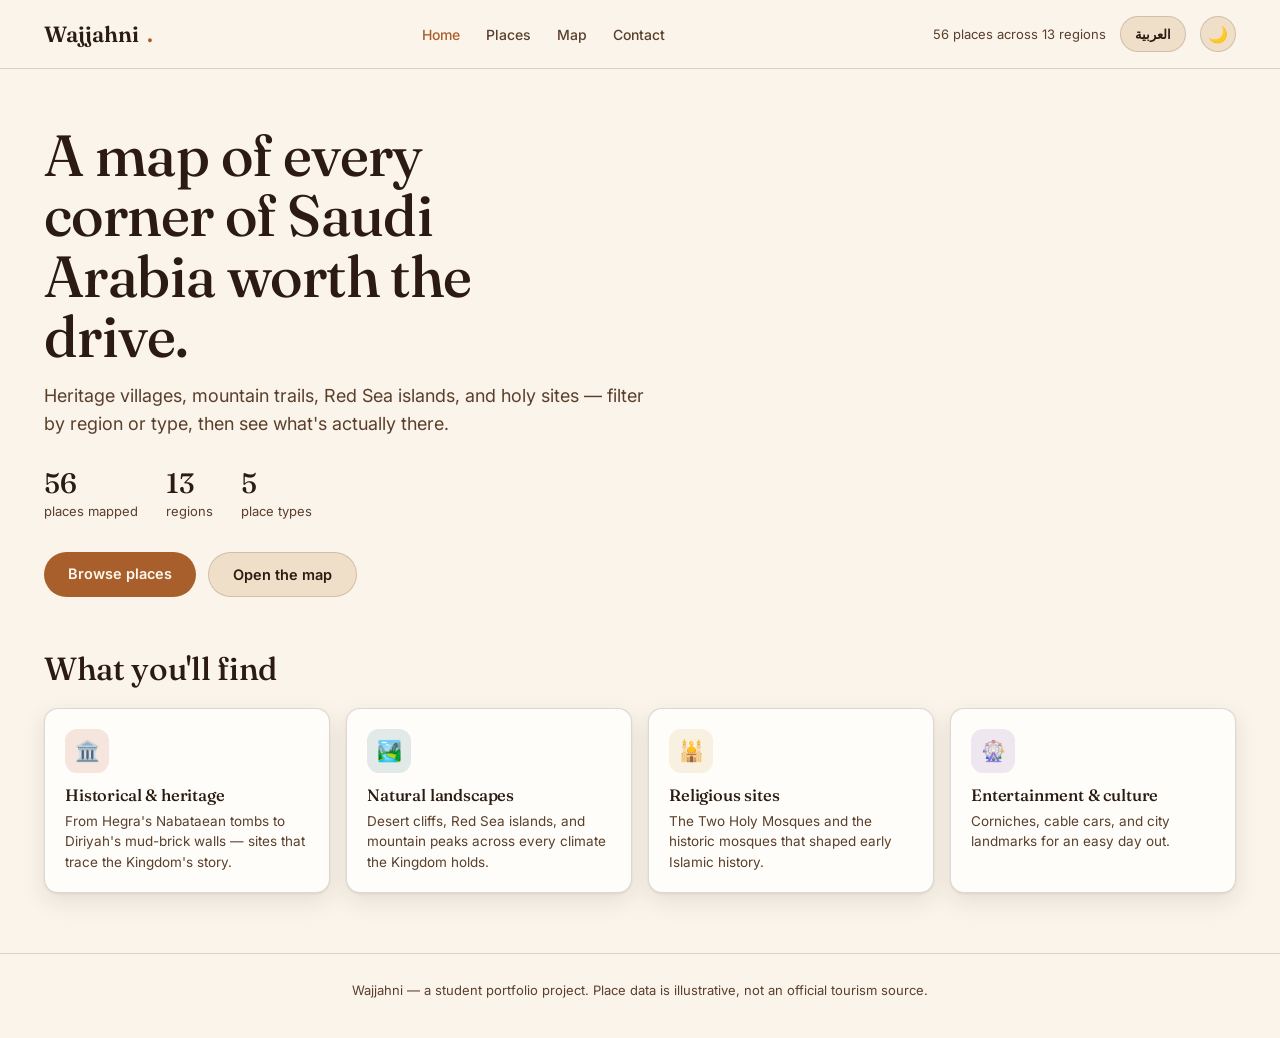
==== index.html @ 54db0d28 "First version of Wajjahni" ====
<!DOCTYPE html>
<html lang="en">
<head>
<meta charset="UTF-8">
<meta name="viewport" content="width=device-width, initial-scale=1, viewport-fit=cover">
<title>Wajjahni — Explore Saudi Arabia</title>
<link rel="preconnect" href="https://fonts.googleapis.com">
<link rel="preconnect" href="https://fonts.gstatic.com" crossorigin>
<link href="https://fonts.googleapis.com/css2?family=Fraunces:opsz,wght@9..144,400;9..144,500;9..144,600&family=Inter:wght@400;500;600;700&display=swap" rel="stylesheet">
<link rel="stylesheet" href="styles.css">
</head>
<body>

<header>
  <div class="nav">
    <div class="logo">Wajjahni<span>.</span></div>
    <nav class="nav-links" id="navLinks">
      <a href="index.html" data-i18n="nav.home">Home</a>
      <a href="places.html" data-i18n="nav.places">Places</a>
      <a href="map.html" data-i18n="nav.map">Map</a>
      <a href="contact.html" data-i18n="nav.contact">Contact</a>
    </nav>
    <div class="nav-right">
      <div class="nav-meta">56 places across 13 regions</div>
      <button id="langToggle" class="lang-toggle">العربية</button>
      <button id="themeToggle" class="theme-toggle" aria-label="Toggle light/dark mode">🌙</button>
      <button id="navToggle" class="nav-toggle" aria-label="Open menu">☰</button>
    </div>
  </div>
</header>

<section class="hero">
  <h1 class="display" data-i18n="hero.title">A map of every corner of Saudi Arabia worth the drive.</h1>
  <p class="lede" data-i18n="hero.lede">Heritage villages, mountain trails, Red Sea islands, and holy sites — filter by region or type, then see what's actually there.</p>
  <div class="stat-row">
    <div class="stat"><b>56</b><span data-i18n="stat.places">places mapped</span></div>
    <div class="stat"><b>13</b><span data-i18n="stat.regions">regions</span></div>
    <div class="stat"><b>5</b><span data-i18n="stat.types">place types</span></div>
  </div>
  <div class="hero-cta">
    <a href="places.html" class="btn-primary" data-i18n="cta.browse">Browse places</a>
    <a href="map.html" class="btn-secondary" data-i18n="cta.map">Open the map</a>
  </div>
</section>

<section class="home-highlights">
  <h2 class="display" data-i18n="highlights.title">What you'll find</h2>
  <div class="highlight-grid">
    <div class="highlight-card">
      <div class="hc-icon" style="background:#B5502A22;color:#B5502A">🏛️</div>
      <h3 data-i18n="hl.historical.t">Historical &amp; heritage</h3>
      <p data-i18n="hl.historical.d">From Hegra's Nabataean tombs to Diriyah's mud-brick walls — sites that trace the Kingdom's story.</p>
    </div>
    <div class="highlight-card">
      <div class="hc-icon" style="background:#1F6F7822;color:#1F6F78">🏞️</div>
      <h3 data-i18n="hl.natural.t">Natural landscapes</h3>
      <p data-i18n="hl.natural.d">Desert cliffs, Red Sea islands, and mountain peaks across every climate the Kingdom holds.</p>
    </div>
    <div class="highlight-card">
      <div class="hc-icon" style="background:#C99A3C22;color:#C99A3C">🕌</div>
      <h3 data-i18n="hl.religious.t">Religious sites</h3>
      <p data-i18n="hl.religious.d">The Two Holy Mosques and the historic mosques that shaped early Islamic history.</p>
    </div>
    <div class="highlight-card">
      <div class="hc-icon" style="background:#8A5FB522;color:#8A5FB5">🎡</div>
      <h3 data-i18n="hl.entertainment.t">Entertainment &amp; culture</h3>
      <p data-i18n="hl.entertainment.d">Corniches, cable cars, and city landmarks for an easy day out.</p>
    </div>
  </div>
</section>

<footer data-i18n="footer.text">Wajjahni — a student portfolio project. Place data is illustrative, not an official tourism source.</footer>

<script src="data.js"></script>
<script src="app.js"></script>
</body>
</html>
---- styles.css ----
:root {
    box-sizing: border-box;
    padding-top: env(safe-area-inset-top, 0px);
    padding-bottom: env(safe-area-inset-bottom, 0px);

    --sand-50:  #FBF4EA;
    --sand-100: #EFDFC9;
    --ink-900:  #2B1B12;
    --ink-700:  #5A3F2C;
    --rust-600: #A85F2B;
    --rust-700: #874A1F;
    --teal-600: #7A5230;
    --gold-500: #C08A3E;
    --line: rgba(43,27,18,0.16);

    --bg: var(--sand-50);
    --bg-raised: #FFFDF9;
    --text: var(--ink-900);
    --text-muted: var(--ink-700);
    --accent: var(--rust-600);
    --accent-strong: var(--rust-700);
    --accent-2: var(--teal-600);
    --chip-bg: var(--sand-100);
    --border: var(--line);
    --shadow: 0 1px 2px rgba(43,27,18,0.08), 0 8px 24px rgba(43,27,18,0.10);
    --header-bg: rgba(251,244,234,0.88);
  }

  @media (prefers-color-scheme: dark) {
    :root:not([data-theme="light"]) {
      --bg: #1B120C;
      --bg-raised: #241811;
      --text: #F2E4D3;
      --text-muted: #C9A67F;
      --accent: #D98A4A;
      --accent-strong: #EFA564;
      --accent-2: #A97A46;
      --chip-bg: #2C1D14;
      --border: rgba(242,228,211,0.14);
      --shadow: 0 1px 2px rgba(0,0,0,0.35), 0 12px 32px rgba(0,0,0,0.5);
      --header-bg: rgba(27,18,12,0.85);
    }
  }
  :root[data-theme="dark"] {
    --bg: #1B120C;
    --bg-raised: #241811;
    --text: #F2E4D3;
    --text-muted: #C9A67F;
    --accent: #D98A4A;
    --accent-strong: #EFA564;
    --accent-2: #A97A46;
    --chip-bg: #2C1D14;
    --border: rgba(242,228,211,0.14);
    --shadow: 0 1px 2px rgba(0,0,0,0.35), 0 12px 32px rgba(0,0,0,0.5);
    --header-bg: rgba(27,18,12,0.85);
  }

  * { box-sizing: border-box; }
  html { scroll-padding-top: env(safe-area-inset-top, 0px); scroll-behavior: smooth; }
  body {
    margin: 0;
    background: var(--bg);
    color: var(--text);
    font-family: 'Inter', -apple-system, BlinkMacSystemFont, sans-serif;
    -webkit-font-smoothing: antialiased;
  }
  h1, h2, h3, .display {
    font-family: 'Fraunces', Georgia, serif;
    font-weight: 500;
    letter-spacing: -0.01em;
    margin: 0;
  }
  a { color: inherit; }
  img { max-width: 100%; display: block; }

  /* ---------- Header ---------- */
  header {
    position: sticky;
    top: 0;
    z-index: 50;
    padding-top: env(safe-area-inset-top, 0px);
    background: var(--header-bg);
    backdrop-filter: blur(10px);
    border-bottom: 1px solid var(--border);
  }
  .nav {
    max-width: 1240px;
    margin: 0 auto;
    padding: 16px 24px;
    display: flex;
    align-items: center;
    justify-content: space-between;
    gap: 16px;
  }
  .logo {
    display: flex;
    align-items: baseline;
    gap: 8px;
    font-family: 'Fraunces', serif;
    font-size: 22px;
    font-weight: 600;
  }
  .logo span { color: var(--accent); }

  .nav-links {
    display: flex;
    gap: 26px;
  }
  .nav-links a {
    font-size: 14px;
    font-weight: 500;
    text-decoration: none;
    color: var(--text-muted);
    transition: color 0.15s ease;
  }
  .nav-links a:hover { color: var(--accent); }
  .nav-links a.current { color: var(--accent); }

  .nav-toggle {
    display: none;
    width: 36px;
    height: 36px;
    border-radius: 8px;
    border: 1px solid var(--border);
    background: var(--chip-bg);
    font-size: 16px;
    cursor: pointer;
  }
  @media (max-width: 760px) {
    .nav-links {
      position: absolute;
      top: 100%;
      left: 0;
      right: 0;
      flex-direction: column;
      gap: 0;
      background: var(--bg-raised);
      border-bottom: 1px solid var(--border);
      max-height: 0;
      overflow: hidden;
      transition: max-height 0.2s ease;
    }
    .nav-links.open { max-height: 240px; }
    .nav-links a { padding: 14px 24px; border-top: 1px solid var(--border); }
    .nav-toggle { display: block; }
  }
  .nav-meta {
    font-size: 13px;
    color: var(--text-muted);
  }
  .nav-right {
    display: flex;
    align-items: center;
    gap: 14px;
  }
  .theme-toggle {
    width: 36px;
    height: 36px;
    border-radius: 50%;
    border: 1px solid var(--border);
    background: var(--chip-bg);
    cursor: pointer;
    font-size: 16px;
    display: flex;
    align-items: center;
    justify-content: center;
    transition: border-color 0.15s ease;
  }
  .theme-toggle:hover { border-color: var(--accent); }

  .lang-toggle {
    height: 36px;
    padding: 0 14px;
    border-radius: 999px;
    border: 1px solid var(--border);
    background: var(--chip-bg);
    color: var(--text);
    cursor: pointer;
    font-size: 13px;
    font-weight: 600;
    transition: border-color 0.15s ease;
  }
  .lang-toggle:hover { border-color: var(--accent); }

  /* ---------- RTL support ---------- */
  html[dir="rtl"] body { font-family: 'Tahoma', 'Segoe UI', 'Inter', sans-serif; }
  html[dir="rtl"] .nav-links { flex-direction: row-reverse; }
  html[dir="rtl"] .nav-right { flex-direction: row-reverse; }
  html[dir="rtl"] .nav { flex-direction: row-reverse; }
  html[dir="rtl"] .search-row { flex-direction: row-reverse; }
  html[dir="rtl"] .place-card, html[dir="rtl"] .place-tile .pt-body { text-align: right; }
  html[dir="rtl"] .pc-top { flex-direction: row-reverse; }
  html[dir="rtl"] .type-dot { margin-right: 0; margin-left: 6px; }
  html[dir="rtl"] .stat-row { flex-direction: row-reverse; }
  html[dir="rtl"] .hero-cta { flex-direction: row-reverse; }
  html[dir="rtl"] .card-actions { flex-direction: row-reverse; }
  html[dir="rtl"] .workspace { direction: rtl; }
  html[dir="rtl"] .list-panel-head { flex-direction: row-reverse; }

  /* ---------- Hero ---------- */
  .hero {
    max-width: 1240px;
    margin: 0 auto;
    padding: 56px 24px 28px;
  }
  .hero h1 {
    font-size: clamp(34px, 5.4vw, 58px);
    line-height: 1.04;
    max-width: 15ch;
  }
  .hero p.lede {
    margin-top: 16px;
    max-width: 56ch;
    font-size: 18px;
    line-height: 1.55;
    color: var(--text-muted);
  }
  .stat-row {
    display: flex;
    gap: 28px;
    margin-top: 28px;
    flex-wrap: wrap;
  }
  .stat b {
    display: block;
    font-family: 'Fraunces', serif;
    font-size: 28px;
    font-weight: 500;
  }
  .stat span {
    font-size: 13px;
    color: var(--text-muted);
  }

  /* ---------- Home page: CTA + highlights ---------- */
  .hero-cta {
    display: flex;
    gap: 12px;
    margin-top: 32px;
    flex-wrap: wrap;
  }
  .btn-primary, .btn-secondary {
    padding: 13px 24px;
    border-radius: 999px;
    font-size: 14.5px;
    font-weight: 600;
    text-decoration: none;
    display: inline-block;
  }
  .btn-primary {
    background: var(--accent);
    color: #FFF8EF;
  }
  .btn-secondary {
    background: var(--chip-bg);
    color: var(--text);
    border: 1px solid var(--border);
  }
  .home-highlights {
    max-width: 1240px;
    margin: 24px auto 60px;
    padding: 0 24px;
  }
  .home-highlights h2 {
    font-size: clamp(24px, 3.6vw, 32px);
    margin-bottom: 20px;
  }
  .highlight-grid {
    display: grid;
    grid-template-columns: repeat(4, 1fr);
    gap: 16px;
  }
  @media (max-width: 860px) {
    .highlight-grid { grid-template-columns: 1fr 1fr; }
  }
  @media (max-width: 520px) {
    .highlight-grid { grid-template-columns: 1fr; }
  }
  .highlight-card {
    background: var(--bg-raised);
    border: 1px solid var(--border);
    border-radius: 14px;
    padding: 20px;
    box-shadow: var(--shadow);
  }
  .hc-icon {
    width: 44px; height: 44px;
    border-radius: 12px;
    display: flex; align-items: center; justify-content: center;
    font-size: 20px;
    margin-bottom: 12px;
  }
  .highlight-card h3 {
    font-family: 'Fraunces', serif;
    font-size: 16.5px;
    font-weight: 500;
    margin: 0 0 6px;
  }
  .highlight-card p {
    font-size: 13.5px;
    color: var(--text-muted);
    line-height: 1.5;
    margin: 0;
  }

  /* ---------- Places/Map page head ---------- */
  .page-head {
    max-width: 1240px;
    margin: 0 auto;
    padding: 40px 24px 8px;
  }
  .page-head h1 { font-size: clamp(28px, 4.4vw, 42px); }
  .page-head .lede { margin-top: 10px; color: var(--text-muted); font-size: 16px; }

  /* ---------- Places grid page ---------- */
  .places-grid {
    max-width: 1240px;
    margin: 24px auto 64px;
    padding: 0 24px;
    display: grid;
    grid-template-columns: repeat(3, 1fr);
    gap: 18px;
  }
  @media (max-width: 960px) {
    .places-grid { grid-template-columns: 1fr 1fr; }
  }
  @media (max-width: 620px) {
    .places-grid { grid-template-columns: 1fr; }
  }
  .place-tile {
    background: var(--bg-raised);
    border: 1px solid var(--border);
    border-radius: 14px;
    overflow: hidden;
    box-shadow: var(--shadow);
  }
  .pt-thumb {
    width: 100%;
    height: 150px;
    object-fit: cover;
    background: var(--chip-bg);
  }
  .pt-body {
    padding: 14px 16px 16px;
    display: flex;
    flex-direction: column;
    gap: 6px;
  }
  .pt-desc {
    font-size: 13px;
    color: var(--text-muted);
    line-height: 1.5;
    margin: 4px 0 6px;
  }

  /* ---------- Controls ---------- */
  .controls {
    max-width: 1240px;
    margin: 20px auto 0;
    padding: 0 24px;
    display: flex;
    flex-direction: column;
    gap: 14px;
  }
  .search-box {
    display: flex;
    align-items: center;
    gap: 10px;
    background: var(--bg-raised);
    border: 1px solid var(--border);
    border-radius: 12px;
    padding: 12px 16px;
    max-width: 420px;
    box-shadow: var(--shadow);
  }
  .search-box input {
    border: none;
    background: transparent;
    outline: none;
    color: var(--text);
    font-family: 'Inter', sans-serif;
    font-size: 15px;
    width: 100%;
  }
  .search-box input::placeholder { color: var(--text-muted); }

  .search-row {
    display: flex;
    align-items: center;
    gap: 12px;
    flex-wrap: wrap;
  }
  .locate-btn {
    border: 1px solid var(--border);
    background: var(--bg-raised);
    color: var(--text);
    padding: 12px 18px;
    border-radius: 12px;
    font-size: 14px;
    font-weight: 500;
    cursor: pointer;
    box-shadow: var(--shadow);
    transition: border-color 0.15s ease;
  }
  .locate-btn:hover { border-color: var(--accent); }
  .locate-btn.active {
    background: var(--accent);
    border-color: var(--accent);
    color: #FFF8EF;
  }
  .locate-status {
    font-size: 13px;
    color: var(--text-muted);
    min-height: 18px;
  }
  .pc-distance {
    color: var(--accent-strong);
    font-weight: 600;
  }
  .search-box svg { flex: none; opacity: 0.6; }

  .chip-row {
    display: flex;
    flex-wrap: wrap;
    gap: 8px;
  }
  .chip-row.regions { max-height: 74px; overflow-y: auto; padding-bottom: 2px; }
  .chip {
    border: 1px solid var(--border);
    background: var(--chip-bg);
    color: var(--text);
    padding: 7px 14px;
    border-radius: 999px;
    font-size: 13px;
    font-weight: 500;
    cursor: pointer;
    white-space: nowrap;
    transition: background 0.15s ease, color 0.15s ease, border-color 0.15s ease;
  }
  .chip:hover { border-color: var(--accent); }
  .chip.active {
    background: var(--accent);
    border-color: var(--accent);
    color: #FFF8EF;
  }

  /* ---------- Layout: map + list ---------- */
  .workspace {
    max-width: 1240px;
    margin: 24px auto 64px;
    padding: 0 24px;
    display: grid;
    grid-template-columns: 380px 1fr;
    gap: 20px;
    align-items: start;
  }
  @media (max-width: 860px) {
    .workspace { grid-template-columns: 1fr; }
    #leafletMap { height: 380px !important; }
  }

  .list-panel {
    background: var(--bg-raised);
    border: 1px solid var(--border);
    border-radius: 16px;
    box-shadow: var(--shadow);
    overflow: hidden;
    display: flex;
    flex-direction: column;
    max-height: 620px;
  }
  .list-panel-head {
    padding: 14px 18px;
    border-bottom: 1px solid var(--border);
    font-size: 13px;
    color: var(--text-muted);
    display: flex;
    justify-content: space-between;
  }
  .list-scroll {
    overflow-y: auto;
    padding: 6px;
  }
  .place-card {
    display: flex;
    flex-direction: row;
    gap: 10px;
    padding: 10px;
    border-radius: 12px;
    cursor: pointer;
    border: 1px solid transparent;
  }
  .pc-thumb {
    width: 68px;
    height: 68px;
    border-radius: 8px;
    object-fit: cover;
    flex: none;
    background: var(--chip-bg);
  }
  .pc-body {
    display: flex;
    flex-direction: column;
    gap: 4px;
    flex: 1;
    min-width: 0;
  }
  .peak-btn {
    align-self: flex-start;
    margin-top: 2px;
    border: 1px solid var(--border);
    background: var(--bg-raised);
    color: var(--accent-strong);
    font-size: 11.5px;
    font-weight: 600;
    padding: 4px 10px;
    border-radius: 999px;
    cursor: pointer;
  }
  .peak-btn:hover { border-color: var(--accent); }

  .card-actions {
    display: flex;
    gap: 6px;
    flex-wrap: wrap;
  }
  .gmaps-btn {
    align-self: flex-start;
    margin-top: 2px;
    border: 1px solid var(--accent);
    background: transparent;
    color: var(--accent-strong);
    font-size: 11.5px;
    font-weight: 600;
    padding: 4px 10px;
    border-radius: 999px;
    cursor: pointer;
    text-decoration: none;
    display: inline-block;
  }
  .gmaps-btn:hover { background: var(--chip-bg); }

  .gmaps-link {
    display: inline-block;
    margin-top: 8px;
    font-size: 12.5px;
    font-weight: 600;
    color: var(--accent-strong);
    text-decoration: none;
    border: 1px solid var(--accent);
    padding: 4px 10px;
    border-radius: 999px;
  }
  .place-card:hover { background: var(--chip-bg); }
  .place-card.active {
    background: var(--chip-bg);
    border-color: var(--accent);
  }
  .place-card .pc-top {
    display: flex;
    justify-content: space-between;
    align-items: baseline;
    gap: 8px;
  }
  .place-card .pc-name {
    font-weight: 600;
    font-size: 14.5px;
  }
  .place-card .pc-rating {
    font-size: 12.5px;
    color: var(--accent-strong);
    white-space: nowrap;
  }
  .place-card .pc-meta {
    font-size: 12.5px;
    color: var(--text-muted);
  }
  .type-dot {
    display: inline-block;
    width: 8px; height: 8px;
    border-radius: 50%;
    margin-right: 6px;
    position: relative;
    top: -1px;
  }

  #leafletMap {
    height: 620px;
    border-radius: 16px;
    border: 1px solid var(--border);
    box-shadow: var(--shadow);
  }
  .map-col {
    display: flex;
    flex-direction: column;
    gap: 10px;
  }
  .route-info {
    display: none;
    align-items: center;
    gap: 8px;
    flex-wrap: wrap;
    background: var(--bg-raised);
    border: 1px solid var(--border);
    border-radius: 12px;
    padding: 12px 16px;
    box-shadow: var(--shadow);
    font-size: 14px;
  }
  .route-info.show { display: flex; }
  .route-hint { color: var(--text-muted); font-size: 13.5px; }
  .route-place { font-weight: 600; }
  .route-km { color: var(--accent-strong); font-weight: 700; }
  .route-dot { color: var(--text-muted); }
  .route-time { color: var(--text-muted); }
  .route-clear {
    margin-left: auto;
    border: none;
    background: var(--chip-bg);
    width: 24px; height: 24px;
    border-radius: 50%;
    cursor: pointer;
    color: var(--text-muted);
    font-size: 12px;
  }
  /* Hide Leaflet Routing Machine's default itinerary panel — we show our own summary instead */
  .leaflet-routing-container { display: none !important; }

  .leaflet-popup-content-wrapper {
    background: var(--bg-raised);
    color: var(--text);
    border-radius: 12px;
  }
  .leaflet-popup-tip { background: var(--bg-raised); }
  .popup-img {
    width: 100%;
    height: 110px;
    object-fit: cover;
    border-radius: 8px;
    margin-bottom: 8px;
  }
  .popup-title { font-family: 'Fraunces', serif; font-size: 16px; margin: 0 0 4px; }
  .popup-meta { font-size: 12.5px; color: var(--text-muted); margin-bottom: 6px; }
  .popup-desc { font-size: 13px; line-height: 1.45; }

  .contact {
    max-width: 640px;
    margin: 80px auto 60px;
    padding: 0 24px;
    text-align: center;
  }
  .contact h2 { font-size: clamp(26px, 4vw, 36px); }
  .contact .lede { margin: 14px auto 0; color: var(--text-muted); max-width: 44ch; }
  .contact-link {
    display: inline-block;
    margin-top: 20px;
    padding: 11px 22px;
    border-radius: 999px;
    background: var(--accent);
    color: #FFF8EF;
    text-decoration: none;
    font-weight: 600;
    font-size: 14px;
  }

  /* ---------- Peak hours modal ---------- */
  .peak-modal {
    display: none;
    position: fixed;
    inset: 0;
    background: rgba(20,12,6,0.55);
    z-index: 100;
    padding: 20px;
    align-items: center;
    justify-content: center;
  }
  .peak-modal.open { display: flex; }
  .peak-modal-box {
    background: var(--bg-raised);
    border: 1px solid var(--border);
    border-radius: 18px;
    padding: 26px 24px 20px;
    max-width: 460px;
    width: 100%;
    box-shadow: var(--shadow);
    position: relative;
  }
  .peak-close {
    position: absolute;
    top: 14px; right: 14px;
    width: 30px; height: 30px;
    border-radius: 50%;
    border: 1px solid var(--border);
    background: var(--chip-bg);
    cursor: pointer;
    font-size: 13px;
  }
  .peak-title { font-family: 'Fraunces', serif; font-size: 20px; margin: 0 0 4px; padding-right: 30px; }
  .peak-sub { font-size: 12.5px; color: var(--text-muted); margin: 0 0 20px; }
  .peak-chart {
    display: flex;
    align-items: flex-end;
    gap: 3px;
    height: 130px;
    border-bottom: 1px solid var(--border);
    padding-bottom: 4px;
  }
  .peak-bar-col {
    flex: 1;
    display: flex;
    flex-direction: column;
    justify-content: flex-end;
    align-items: center;
    height: 100%;
    position: relative;
  }
  .peak-bar {
    width: 100%;
    max-width: 10px;
    margin: 0 auto;
    background: var(--chip-bg);
    border-radius: 3px 3px 0 0;
    min-height: 3px;
    transition: height 0.3s ease;
  }
  .peak-bar.now { background: var(--accent); }
  .peak-hlabel {
    position: absolute;
    bottom: -18px;
    font-size: 10px;
    color: var(--text-muted);
  }
  .peak-verdict {
    margin: 22px 0 0;
    font-size: 13.5px;
    font-weight: 600;
    color: var(--accent-strong);
    text-align: center;
  }

  footer {
    border-top: 1px solid var(--border);
    padding: 28px 24px 40px;
    text-align: center;
    font-size: 13px;
    color: var(--text-muted);
  }

  .empty-state {
    padding: 40px 20px;
    text-align: center;
    color: var(--text-muted);
    font-size: 14px;
  }
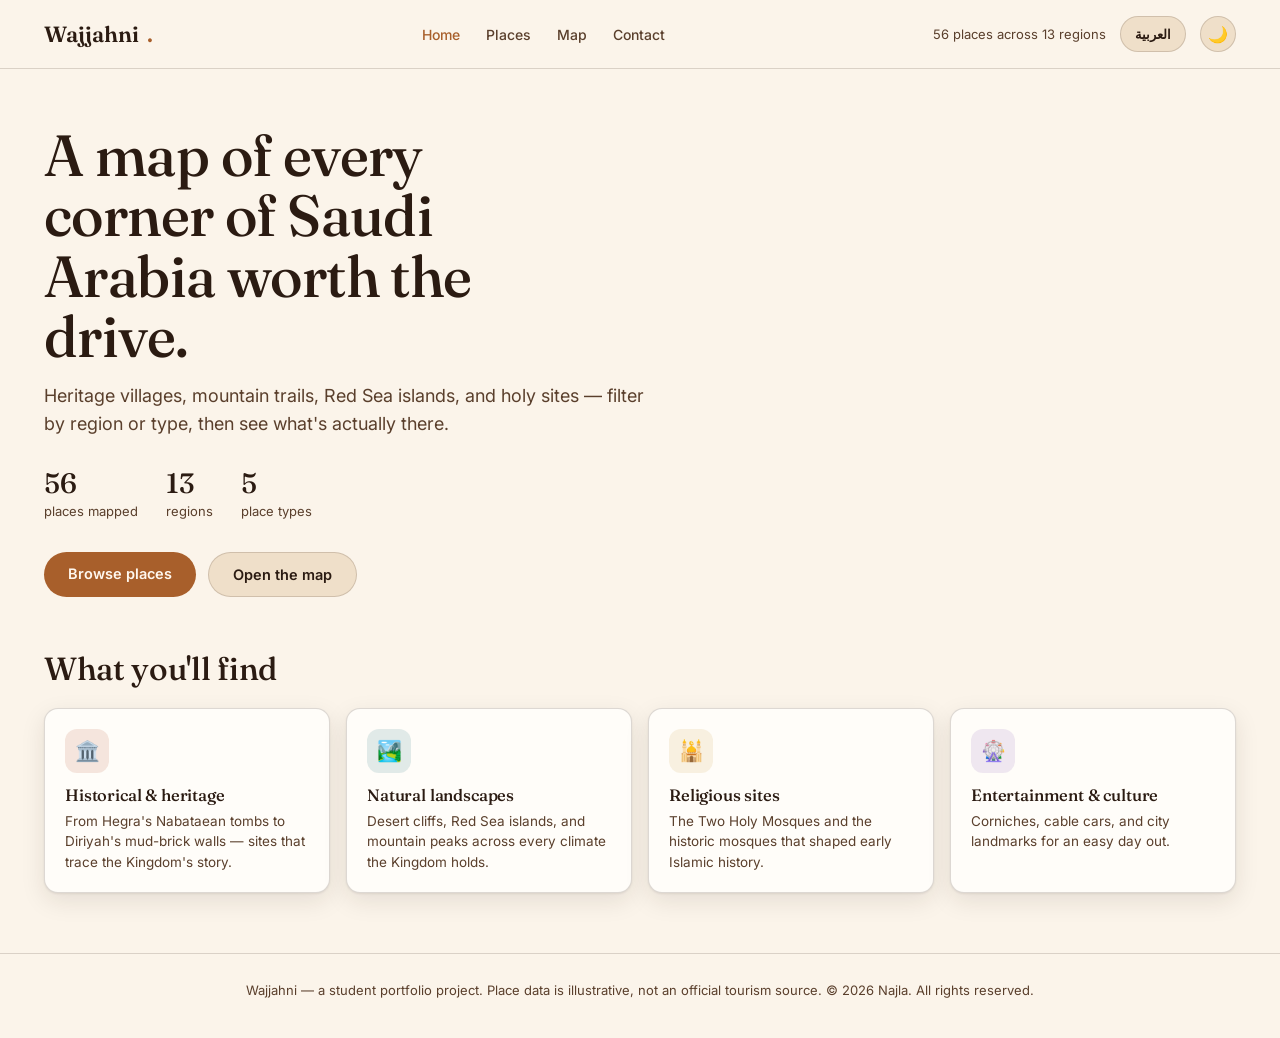
==== commit 21ab46a1: "Add copyright notice" ====
--- a/index.html
+++ b/index.html
@@ -69,7 +69,7 @@
   </div>
 </section>
 
-<footer data-i18n="footer.text">Wajjahni — a student portfolio project. Place data is illustrative, not an official tourism source.</footer>
+<footer data-i18n="footer.text">Wajjahni — a student portfolio project. Place data is illustrative, not an official tourism source. © 2026 Najla. All rights reserved.</footer>
 
 <script src="data.js"></script>
 <script src="app.js"></script>
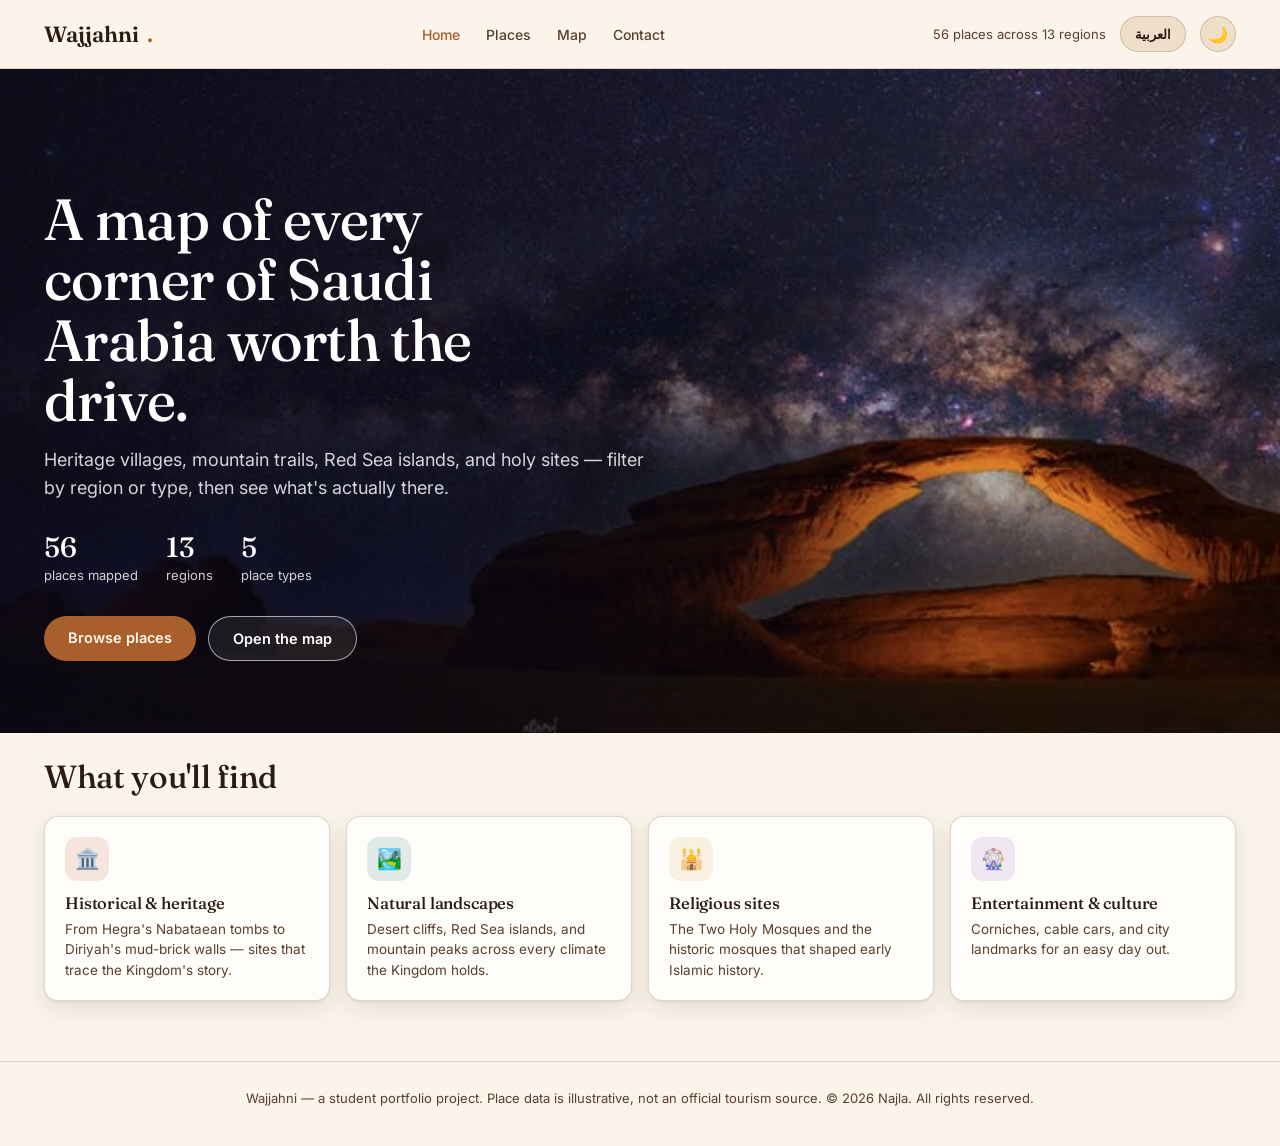
==== commit 168ff382: "Add night sky photo to home page" ====
--- a/index.html
+++ b/index.html
@@ -29,7 +29,7 @@
   </div>
 </header>
 
-<section class="hero">
+<section class="hero photo-hero">
   <h1 class="display" data-i18n="hero.title">A map of every corner of Saudi Arabia worth the drive.</h1>
   <p class="lede" data-i18n="hero.lede">Heritage villages, mountain trails, Red Sea islands, and holy sites — filter by region or type, then see what's actually there.</p>
   <div class="stat-row">
--- a/styles.css
+++ b/styles.css
@@ -154,6 +154,12 @@
     align-items: center;
     gap: 14px;
   }
+  /* Small phones: hide the place count and tighten the header so nothing gets cut off */
+  @media (max-width: 480px) {
+    .nav { padding: 14px 16px; gap: 10px; }
+    .nav-meta { display: none; }
+    .nav-right { gap: 8px; }
+  }
   .theme-toggle {
     width: 36px;
     height: 36px;
@@ -753,3 +759,66 @@
     color: var(--text-muted);
     font-size: 14px;
   }
+
+/* ---- Photo placeholders and credits ---- */
+.img-placeholder {
+  display: grid;
+  place-items: center;
+  align-content: center;
+  gap: 4px;
+  background: linear-gradient(135deg, color-mix(in srgb, var(--tc) 32%, var(--bg-raised)), color-mix(in srgb, var(--tc) 10%, var(--bg-raised)));
+  color: var(--text-muted);
+  text-align: center;
+}
+.img-placeholder span { font-size: 34px; line-height: 1; }
+.img-placeholder small { font-size: 12px; }
+.pc-thumb.img-placeholder span { font-size: 24px; }
+.pc-thumb.img-placeholder small { display: none; }
+.popup-img.img-placeholder { height: 110px; }
+.photo-credit {
+  display: block;
+  margin-top: 8px;
+  font-size: 11px;
+  color: var(--text-muted);
+  text-decoration: none;
+  overflow: hidden;
+  text-overflow: ellipsis;
+  white-space: nowrap;
+}
+.photo-credit:hover { color: var(--accent); text-decoration: underline; }
+
+/* ---- Home hero photo (used with the photographer's permission) ---- */
+.hero.photo-hero {
+  max-width: none;
+  position: relative;
+  isolation: isolate;
+  overflow: hidden;
+  padding: 120px max(24px, calc((100vw - 1240px) / 2 + 24px)) 72px;
+  color: #fff;
+  min-height: 520px;
+}
+.hero.photo-hero::before {
+  content: "";
+  position: absolute; inset: 0; z-index: -2;
+  background: url("hero.jpg") 70% 40% / cover no-repeat;
+}
+.hero.photo-hero::after {
+  content: "";
+  position: absolute; inset: 0; z-index: -1;
+  background: linear-gradient(90deg, rgba(10,8,20,.85) 0%, rgba(10,8,20,.55) 45%, rgba(10,8,20,.05) 75%);
+}
+/* Arabic: text sits on the right, so mirror the photo to keep the arch visible */
+html[dir="rtl"] .hero.photo-hero::before { transform: scaleX(-1); }
+html[dir="rtl"] .hero.photo-hero::after { background: linear-gradient(270deg, rgba(10,8,20,.85) 0%, rgba(10,8,20,.55) 45%, rgba(10,8,20,.05) 75%); }
+.hero.photo-hero p.lede, .hero.photo-hero .stat span { color: rgba(255,255,255,.82); }
+.hero.photo-hero .stat b, .hero.photo-hero h1 { color: #fff; }
+.hero.photo-hero .btn-secondary { color: #fff; border-color: rgba(255,255,255,.6); background: rgba(255,255,255,.08); }
+/* Phones: text on top, arch showing at the bottom */
+@media (max-width: 700px) {
+  .hero.photo-hero { padding-top: 64px; padding-bottom: 220px; }
+  .hero.photo-hero::before, html[dir="rtl"] .hero.photo-hero::before { background-position: 82% 100%; background-size: auto 100%; }
+  .hero.photo-hero::after, html[dir="rtl"] .hero.photo-hero::after {
+    background: linear-gradient(180deg, rgba(10,8,20,.88) 0%, rgba(10,8,20,.65) 55%, rgba(10,8,20,.05) 85%);
+  }
+}
+
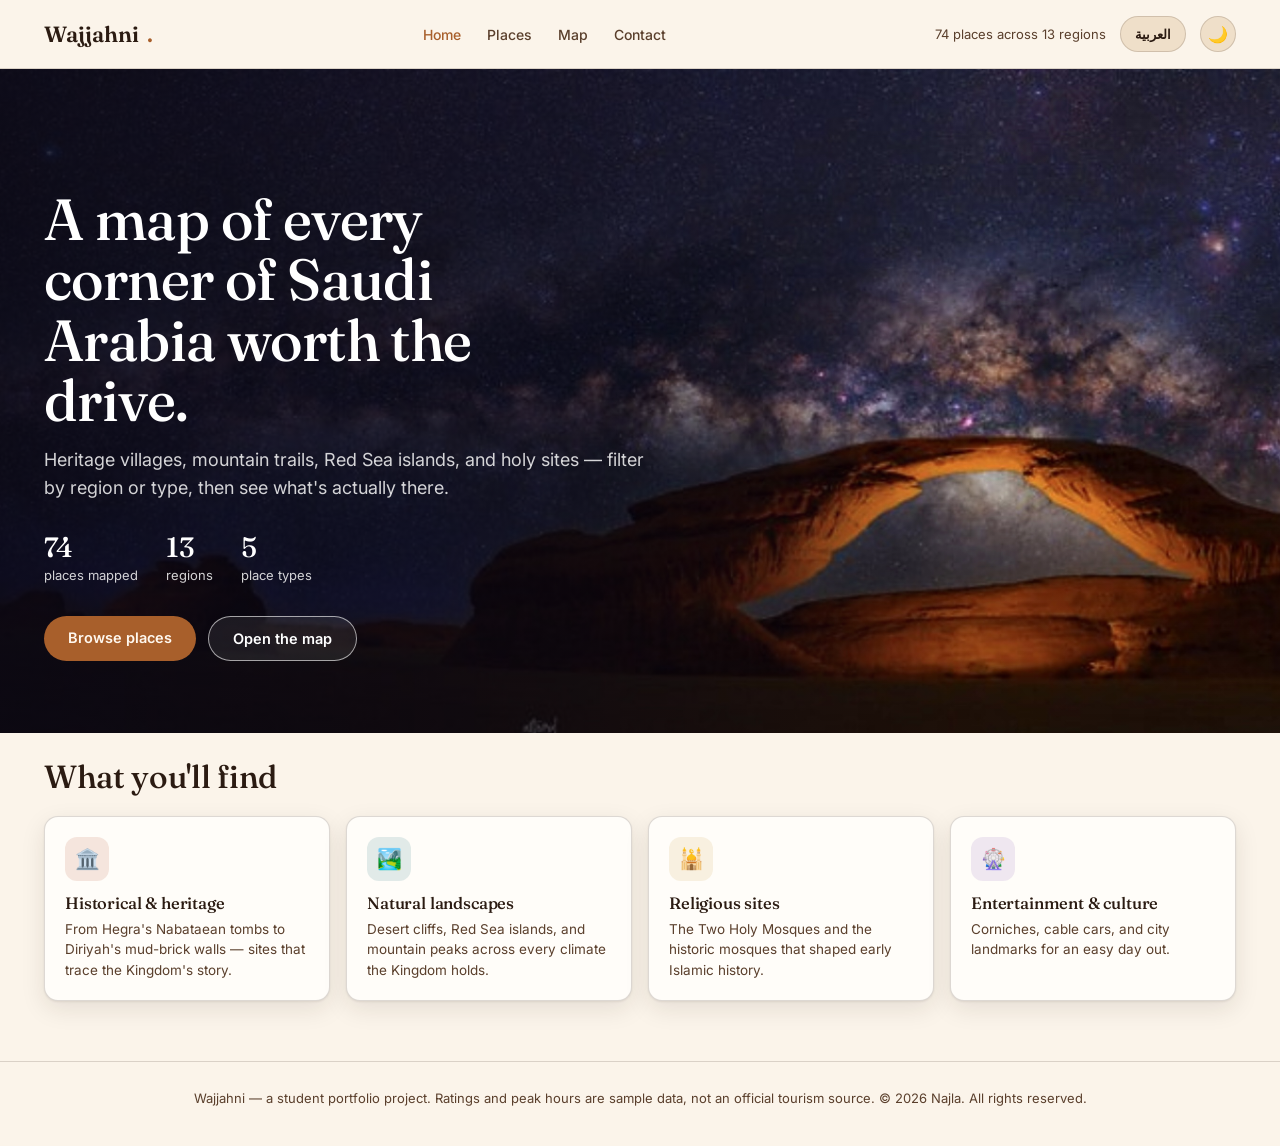
==== commit d88cb84c: "Add 18 new places with photos" ====
--- a/index.html
+++ b/index.html
@@ -21,7 +21,7 @@
       <a href="contact.html" data-i18n="nav.contact">Contact</a>
     </nav>
     <div class="nav-right">
-      <div class="nav-meta">56 places across 13 regions</div>
+      <div class="nav-meta">74 places across 13 regions</div>
       <button id="langToggle" class="lang-toggle">العربية</button>
       <button id="themeToggle" class="theme-toggle" aria-label="Toggle light/dark mode">🌙</button>
       <button id="navToggle" class="nav-toggle" aria-label="Open menu">☰</button>
@@ -33,7 +33,7 @@
   <h1 class="display" data-i18n="hero.title">A map of every corner of Saudi Arabia worth the drive.</h1>
   <p class="lede" data-i18n="hero.lede">Heritage villages, mountain trails, Red Sea islands, and holy sites — filter by region or type, then see what's actually there.</p>
   <div class="stat-row">
-    <div class="stat"><b>56</b><span data-i18n="stat.places">places mapped</span></div>
+    <div class="stat"><b>74</b><span data-i18n="stat.places">places mapped</span></div>
     <div class="stat"><b>13</b><span data-i18n="stat.regions">regions</span></div>
     <div class="stat"><b>5</b><span data-i18n="stat.types">place types</span></div>
   </div>
@@ -69,7 +69,7 @@
   </div>
 </section>
 
-<footer data-i18n="footer.text">Wajjahni — a student portfolio project. Place data is illustrative, not an official tourism source. © 2026 Najla. All rights reserved.</footer>
+<footer data-i18n="footer.text">Wajjahni — a student portfolio project. Ratings and peak hours are sample data, not an official tourism source. © 2026 Najla. All rights reserved.</footer>
 
 <script src="data.js"></script>
 <script src="app.js"></script>
--- a/styles.css
+++ b/styles.css
@@ -759,6 +759,8 @@
     color: var(--text-muted);
     font-size: 14px;
   }
+  .empty-state .empty-title { margin: 0 0 16px; font-size: 15px; color: var(--text); }
+  .empty-actions { display: flex; gap: 10px; justify-content: center; flex-wrap: wrap; }
 
 /* ---- Photo placeholders and credits ---- */
 .img-placeholder {
@@ -822,3 +824,49 @@
   }
 }
 
+/* ---- Nearby services modal ---- */
+.nearby-box { max-width: 520px; max-height: 85vh; overflow-y: auto; }
+.nearby-group { margin-top: 14px; }
+.nearby-group h4 { margin: 0 0 6px; font-size: 14px; color: var(--text); }
+.nearby-group ul { list-style: none; margin: 0; padding: 0; display: flex; flex-direction: column; gap: 6px; }
+.nearby-group li {
+  display: grid;
+  grid-template-columns: 1fr auto auto;
+  align-items: center;
+  gap: 10px;
+  padding: 8px 10px;
+  border: 1px solid var(--border);
+  border-radius: 10px;
+  font-size: 13px;
+}
+.nb-name { min-width: 0; overflow: hidden; text-overflow: ellipsis; white-space: nowrap; color: var(--text); }
+.nb-km { color: var(--text-muted); font-variant-numeric: tabular-nums; white-space: nowrap; }
+.nb-go { color: var(--accent); text-decoration: none; white-space: nowrap; font-weight: 600; }
+.nb-go:hover { text-decoration: underline; }
+.nearby-source { margin-top: 14px; font-size: 11px; color: var(--text-muted); }
+@media (max-width: 480px) {
+  .nearby-group li { grid-template-columns: 1fr auto; }
+  .nb-go { grid-column: 1 / -1; }
+}
+
+/* ---- Nearby services on the map ---- */
+.svc-marker { background: none; border: 0; }
+.svc-marker span {
+  display: grid; place-items: center;
+  width: 28px; height: 28px; border-radius: 50%;
+  background: #fff; border: 2px solid; font-size: 14px; line-height: 1;
+  box-shadow: 0 1px 4px rgba(0,0,0,.35);
+}
+.svc-control {
+  display: none;
+  background: var(--bg-raised);
+  color: var(--text);
+  padding: 8px 10px;
+  border-radius: 10px;
+  font-size: 12px;
+  line-height: 1.7;
+}
+.svc-control.show { display: block; }
+.svc-control-title { font-weight: 600; margin-bottom: 2px; }
+.svc-control label { display: flex; align-items: center; gap: 6px; cursor: pointer; white-space: nowrap; }
+
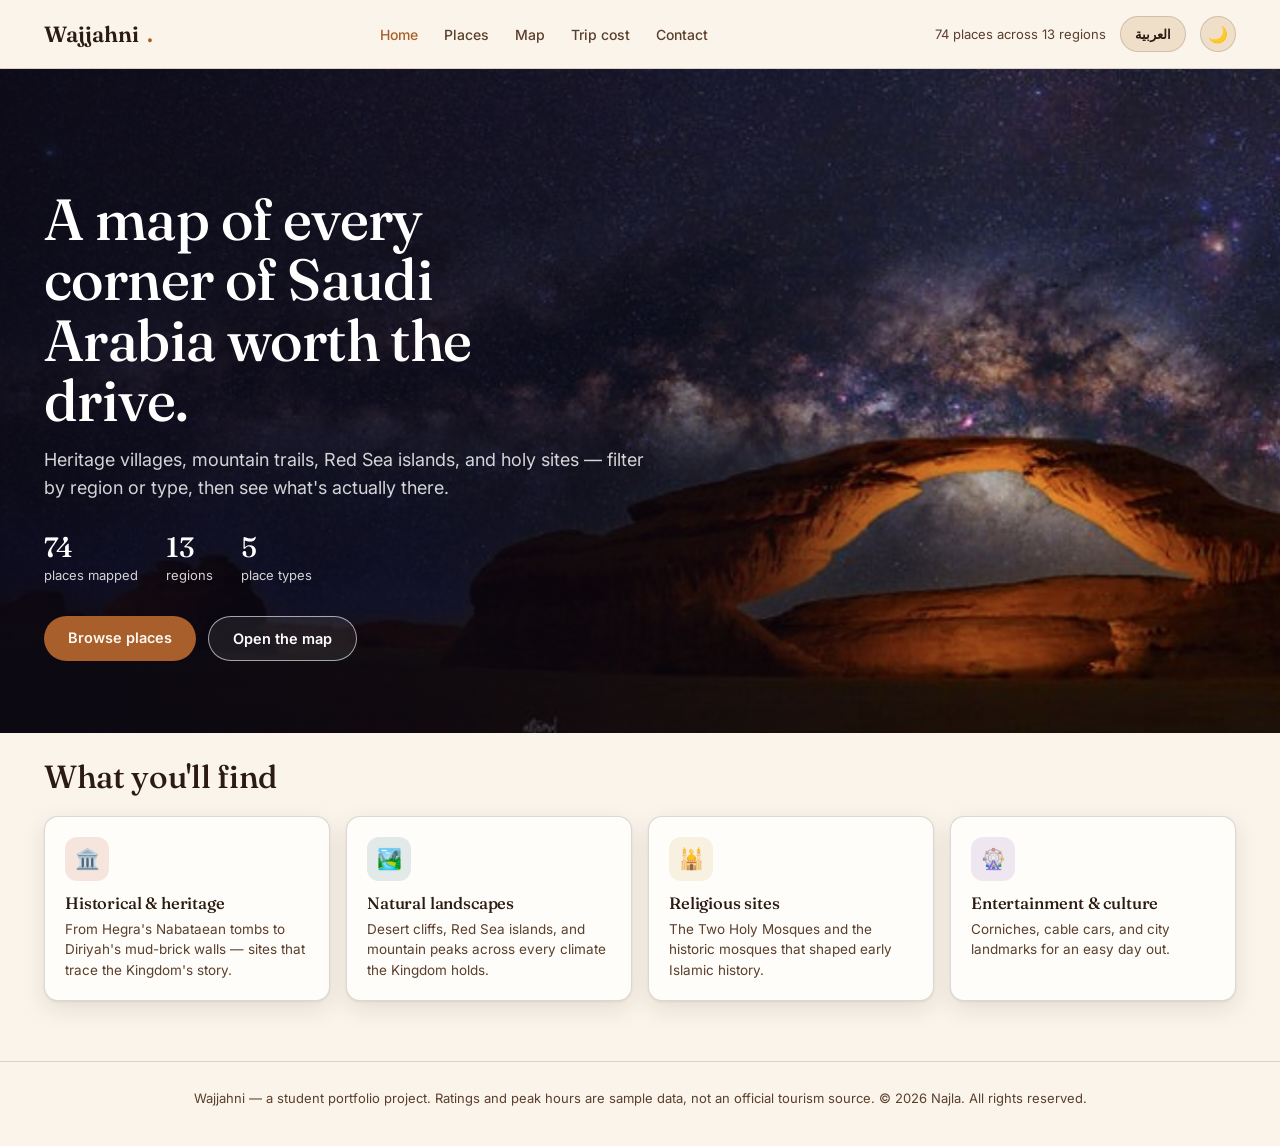
==== commit d0535cee: "Add trip cost estimator page" ====
--- a/index.html
+++ b/index.html
@@ -18,6 +18,7 @@
       <a href="index.html" data-i18n="nav.home">Home</a>
       <a href="places.html" data-i18n="nav.places">Places</a>
       <a href="map.html" data-i18n="nav.map">Map</a>
+      <a href="planner.html" data-i18n="nav.planner">Trip cost</a>
       <a href="contact.html" data-i18n="nav.contact">Contact</a>
     </nav>
     <div class="nav-right">
--- a/styles.css
+++ b/styles.css
@@ -141,7 +141,7 @@
       overflow: hidden;
       transition: max-height 0.2s ease;
     }
-    .nav-links.open { max-height: 240px; }
+    .nav-links.open { max-height: 320px; }
     .nav-links a { padding: 14px 24px; border-top: 1px solid var(--border); }
     .nav-toggle { display: block; }
   }
@@ -870,3 +870,98 @@
 .svc-control-title { font-weight: 600; margin-bottom: 2px; }
 .svc-control label { display: flex; align-items: center; gap: 6px; cursor: pointer; white-space: nowrap; }
 
+
+/* ---- Trip cost estimator (planner.html) ---- */
+.planner-wrap { max-width: 1240px; margin: 0 auto; padding: 16px 24px 48px; }
+.plan-notice {
+  display: flex; flex-direction: column; gap: 4px;
+  background: var(--chip-bg); border: 1px solid var(--border);
+  border-inline-start: 4px solid var(--gold-500);
+  border-radius: 12px; padding: 14px 16px; font-size: 14px; color: var(--text-muted);
+}
+.plan-notice b { color: var(--text); }
+.plan-notice-sample { display: none; font-weight: 600; color: var(--accent-strong); }
+.plan-notice.is-sample .plan-notice-sample { display: block; }
+
+.plan-steps {
+  list-style: none; padding: 0; margin: 20px 0;
+  display: grid; grid-template-columns: repeat(3, 1fr); gap: 12px;
+}
+.plan-steps li { display: flex; gap: 12px; align-items: flex-start; }
+.plan-steps li > span {
+  flex: none; width: 30px; height: 30px; border-radius: 50%;
+  display: grid; place-items: center; font-weight: 700; font-size: 14px;
+  background: var(--accent); color: #FFF8EF;
+}
+.plan-steps b { display: block; font-size: 15px; }
+.plan-steps small { color: var(--text-muted); font-size: 13px; }
+
+.planner-grid { display: grid; grid-template-columns: minmax(0, 1.25fr) minmax(0, 1fr); gap: 20px; align-items: start; }
+.plan-card {
+  background: var(--bg-raised); border: 1px solid var(--border);
+  border-radius: 16px; padding: 22px; box-shadow: var(--shadow);
+}
+.plan-section { font-size: 20px; margin: 0 0 14px; }
+.plan-section:not(:first-child) { margin-top: 26px; padding-top: 20px; border-top: 1px solid var(--border); }
+.plan-field { display: flex; flex-direction: column; gap: 8px; margin-bottom: 16px; }
+.plan-field > span { font-size: 13px; font-weight: 600; color: var(--text-muted); }
+.plan-field select {
+  width: 100%; padding: 12px 14px; border-radius: 12px; font-size: 15px;
+  border: 1px solid var(--border); background: var(--bg); color: var(--text); font-family: inherit;
+}
+.plan-row { display: grid; grid-template-columns: 1fr 1fr; gap: 16px; }
+
+.stepper {
+  display: flex; align-items: center; justify-content: space-between;
+  border: 1px solid var(--border); border-radius: 12px; background: var(--bg); padding: 4px;
+}
+.stepper button {
+  width: 40px; height: 40px; border-radius: 9px; border: 0; cursor: pointer;
+  background: var(--chip-bg); color: var(--text); font-size: 20px; line-height: 1;
+}
+.stepper button:hover { background: var(--accent); color: #FFF8EF; }
+.stepper output { font-size: 18px; font-weight: 700; }
+
+.seg { display: flex; gap: 8px; flex-wrap: wrap; }
+.seg button {
+  flex: 1 1 0; min-width: 0; padding: 11px 12px; border-radius: 12px; cursor: pointer;
+  border: 1px solid var(--border); background: var(--bg); color: var(--text);
+  font-size: 14px; font-weight: 500; font-family: inherit;
+}
+.seg button:hover { border-color: var(--accent); }
+.seg button.active { background: var(--accent); border-color: var(--accent); color: #FFF8EF; }
+.seg-cards button { display: flex; flex-direction: column; gap: 3px; text-align: start; }
+.seg-cards small { font-size: 12px; opacity: 0.8; }
+
+.plan-result { position: sticky; top: 90px; }
+.res-label { font-size: 13px; font-weight: 600; color: var(--text-muted); text-transform: uppercase; letter-spacing: .04em; }
+.res-total { font-family: 'Fraunces', Georgia, serif; font-size: clamp(36px, 5vw, 48px); font-weight: 600; color: var(--accent-strong); line-height: 1.15; margin-top: 4px; }
+.res-total small { font-size: 18px; font-family: 'Inter', sans-serif; color: var(--text-muted); }
+.res-range { font-size: 14px; color: var(--text-muted); margin-top: 4px; }
+.res-pp { font-size: 14px; font-weight: 600; margin-top: 2px; }
+.res-facts { display: flex; flex-direction: column; gap: 4px; font-size: 13px; color: var(--text-muted); margin: 16px 0 0; padding-top: 14px; border-top: 1px solid var(--border); }
+.res-warn { margin-top: 12px; font-size: 13px; padding: 10px 12px; border-radius: 10px; background: var(--chip-bg); border-inline-start: 3px solid var(--gold-500); }
+.res-breakdown { display: flex; flex-direction: column; gap: 12px; margin-top: 18px; }
+.res-row-top { display: flex; justify-content: space-between; gap: 10px; font-size: 14px; margin-bottom: 5px; }
+.res-bar { height: 8px; border-radius: 99px; background: var(--chip-bg); overflow: hidden; }
+.res-bar i { display: block; height: 100%; border-radius: 99px; background: var(--accent); transition: width .25s ease; }
+.res-how { margin-top: 18px; font-size: 13px; color: var(--text-muted); }
+.res-how summary { cursor: pointer; font-weight: 600; color: var(--text); }
+.res-how ul { padding-inline-start: 18px; margin: 8px 0 0; display: flex; flex-direction: column; gap: 6px; }
+
+.plan-incl { display: grid; grid-template-columns: 1fr 1fr; gap: 20px; margin-top: 20px; }
+.plan-incl > div { background: var(--bg-raised); border: 1px solid var(--border); border-radius: 16px; padding: 18px 22px; }
+.plan-incl h3 { font-size: 17px; margin: 0 0 8px; }
+.plan-incl ul { margin: 0; padding-inline-start: 18px; font-size: 14px; color: var(--text-muted); display: flex; flex-direction: column; gap: 4px; }
+
+@media (max-width: 860px) {
+  .planner-grid { grid-template-columns: 1fr; }
+  .plan-result { position: static; }
+  .plan-steps { grid-template-columns: 1fr; gap: 10px; }
+  .plan-incl { grid-template-columns: 1fr; }
+}
+@media (max-width: 480px) {
+  .planner-wrap { padding: 12px 16px 40px; }
+  .plan-card { padding: 18px 16px; }
+  .seg-cards { flex-direction: column; }
+}
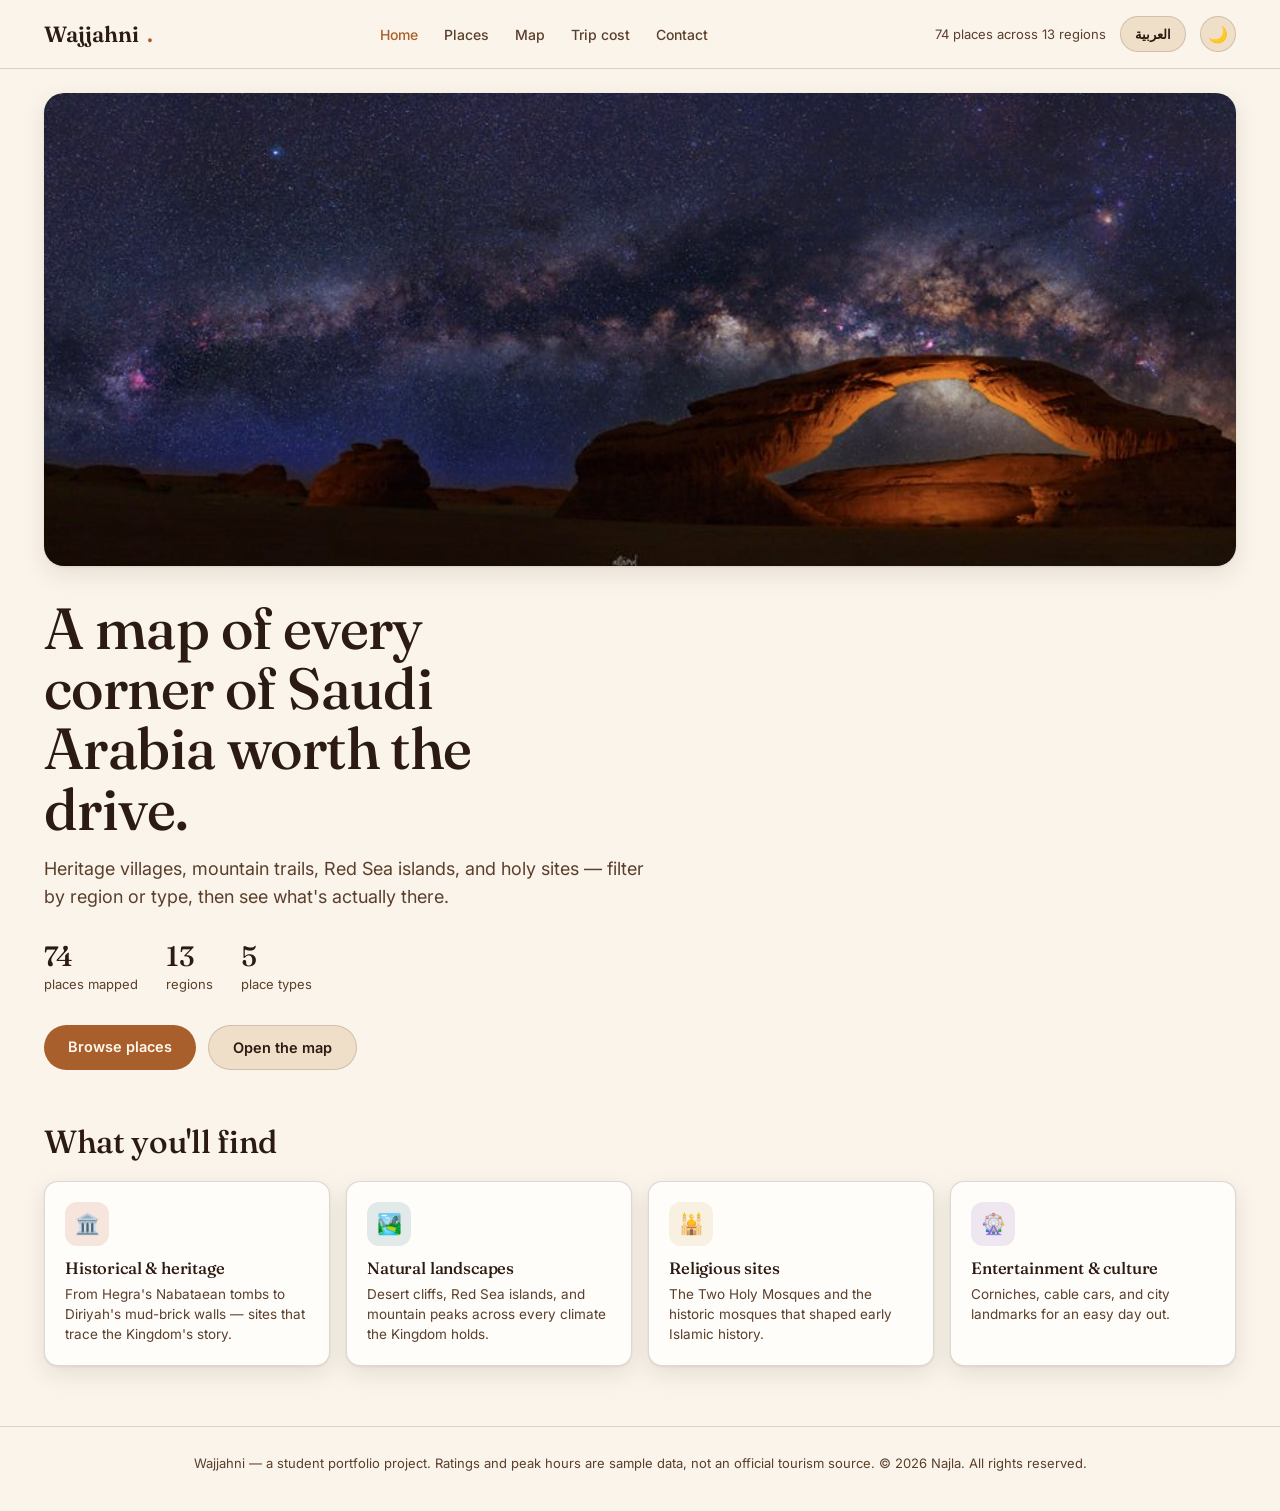
==== commit e5120ced: "Show home photo as a sharp banner" ====
--- a/index.html
+++ b/index.html
@@ -22,7 +22,7 @@
       <a href="contact.html" data-i18n="nav.contact">Contact</a>
     </nav>
     <div class="nav-right">
-      <div class="nav-meta">74 places across 13 regions</div>
+      <div class="nav-meta" data-i18n="nav.meta">74 places across 13 regions</div>
       <button id="langToggle" class="lang-toggle">العربية</button>
       <button id="themeToggle" class="theme-toggle" aria-label="Toggle light/dark mode">🌙</button>
       <button id="navToggle" class="nav-toggle" aria-label="Open menu">☰</button>
@@ -30,7 +30,8 @@
   </div>
 </header>
 
-<section class="hero photo-hero">
+<section class="hero hero-banner">
+  <img class="banner-img" src="hero.jpg" alt="The Milky Way over a natural rock arch in the Saudi desert" width="3547" height="1407">
   <h1 class="display" data-i18n="hero.title">A map of every corner of Saudi Arabia worth the drive.</h1>
   <p class="lede" data-i18n="hero.lede">Heritage villages, mountain trails, Red Sea islands, and holy sites — filter by region or type, then see what's actually there.</p>
   <div class="stat-row">
--- a/styles.css
+++ b/styles.css
@@ -789,39 +789,23 @@
 }
 .photo-credit:hover { color: var(--accent); text-decoration: underline; }
 
-/* ---- Home hero photo (used with the photographer's permission) ---- */
-.hero.photo-hero {
-  max-width: none;
-  position: relative;
-  isolation: isolate;
-  overflow: hidden;
-  padding: 120px max(24px, calc((100vw - 1240px) / 2 + 24px)) 72px;
-  color: #fff;
-  min-height: 520px;
-}
-.hero.photo-hero::before {
-  content: "";
-  position: absolute; inset: 0; z-index: -2;
-  background: url("hero.jpg") 70% 40% / cover no-repeat;
-}
-.hero.photo-hero::after {
-  content: "";
-  position: absolute; inset: 0; z-index: -1;
-  background: linear-gradient(90deg, rgba(10,8,20,.85) 0%, rgba(10,8,20,.55) 45%, rgba(10,8,20,.05) 75%);
-}
-/* Arabic: text sits on the right, so mirror the photo to keep the arch visible */
-html[dir="rtl"] .hero.photo-hero::before { transform: scaleX(-1); }
-html[dir="rtl"] .hero.photo-hero::after { background: linear-gradient(270deg, rgba(10,8,20,.85) 0%, rgba(10,8,20,.55) 45%, rgba(10,8,20,.05) 75%); }
-.hero.photo-hero p.lede, .hero.photo-hero .stat span { color: rgba(255,255,255,.82); }
-.hero.photo-hero .stat b, .hero.photo-hero h1 { color: #fff; }
-.hero.photo-hero .btn-secondary { color: #fff; border-color: rgba(255,255,255,.6); background: rgba(255,255,255,.08); }
-/* Phones: text on top, arch showing at the bottom */
-@media (max-width: 700px) {
-  .hero.photo-hero { padding-top: 64px; padding-bottom: 220px; }
-  .hero.photo-hero::before, html[dir="rtl"] .hero.photo-hero::before { background-position: 82% 100%; background-size: auto 100%; }
-  .hero.photo-hero::after, html[dir="rtl"] .hero.photo-hero::after {
-    background: linear-gradient(180deg, rgba(10,8,20,.88) 0%, rgba(10,8,20,.65) 55%, rgba(10,8,20,.05) 85%);
-  }
+/* ---- Home hero photo (used with the photographer's permission) ----
+   Shown as a banner at its own shape (no cropping, no stretching to the full screen width),
+   so the photo stays sharp and the photographer's signature stays visible. */
+.hero.hero-banner { max-width: 1240px; margin: 0 auto; padding: 24px 24px 28px; }
+.hero-banner .banner-img {
+  display: block;
+  width: 100%;
+  height: auto;
+  aspect-ratio: 3547 / 1407;
+  border-radius: 20px;
+  box-shadow: var(--shadow);
+  margin-bottom: 32px;
+  background: #0d0a14;   /* dark placeholder while the photo loads */
+}
+@media (max-width: 480px) {
+  .hero.hero-banner { padding: 16px 16px 24px; }
+  .hero-banner .banner-img { border-radius: 14px; margin-bottom: 22px; }
 }
 
 /* ---- Nearby services modal ---- */
@@ -965,3 +949,59 @@
   .plan-card { padding: 18px 16px; }
   .seg-cards { flex-direction: column; }
 }
+
+/* Trip cost estimator: hotels and extra inputs */
+.plan-hint { font-size: 12px; color: var(--text-muted); margin: -6px 0 14px; font-weight: 400; }
+.plan-field .plan-hint { margin: 0; }
+.plan-input {
+  width: 100%; padding: 12px 14px; border-radius: 12px; font-size: 15px; font-family: inherit;
+  border: 1px solid var(--border); background: var(--bg); color: var(--text);
+}
+.plan-input:focus, .plan-field select:focus { outline: 2px solid var(--accent); outline-offset: 1px; }
+.hotel-list {
+  max-height: 280px; overflow-y: auto; display: flex; flex-direction: column; gap: 6px;
+  padding: 2px; margin-top: 2px;
+}
+.hotel-item {
+  display: flex; justify-content: space-between; align-items: center; gap: 10px;
+  text-align: start; padding: 10px 12px; border-radius: 10px; cursor: pointer;
+  border: 1px solid var(--border); background: var(--bg); color: var(--text); font: inherit; font-size: 14px;
+}
+.hotel-item small { flex: none; color: var(--text-muted); font-size: 12px; }
+.hotel-item:hover { border-color: var(--accent); }
+.hotel-item.active { background: var(--accent); border-color: var(--accent); color: #FFF8EF; }
+.hotel-item.active small { color: #FFF8EF; opacity: .85; }
+.hotel-more {
+  align-self: flex-start; background: none; border: 0; padding: 4px 0; cursor: pointer;
+  color: var(--accent-strong); font: inherit; font-size: 13px; font-weight: 600;
+}
+.hotel-picked {
+  display: flex; flex-wrap: wrap; align-items: center; gap: 10px; margin-bottom: 16px;
+  padding: 12px 14px; border-radius: 12px; background: var(--chip-bg); border: 1px solid var(--border);
+}
+.hotel-picked > div { flex: 1 1 180px; display: flex; flex-direction: column; }
+.hotel-picked small { font-size: 12px; color: var(--text-muted); }
+.hotel-clear { background: none; border: 0; cursor: pointer; color: var(--text-muted); font: inherit; font-size: 13px; text-decoration: underline; }
+
+/* Trip cost estimator: budget mode */
+.plan-mode { margin-bottom: 20px; }
+.plan-mode button { padding: 14px 16px; }
+.plan-mode b { font-size: 15px; }
+.b-count { font-family: 'Fraunces', Georgia, serif; font-size: 26px; font-weight: 600; color: var(--accent-strong); margin: 4px 0 6px; }
+.b-list { display: flex; flex-direction: column; gap: 8px; max-height: 640px; overflow-y: auto; padding: 2px; }
+.b-item {
+  display: flex; align-items: center; gap: 12px; text-align: start; width: 100%;
+  padding: 8px; border-radius: 12px; cursor: pointer; font: inherit; color: var(--text);
+  border: 1px solid var(--border); background: var(--bg);
+}
+.b-item:hover { border-color: var(--accent); }
+.b-thumb { flex: none; width: 64px; height: 64px; border-radius: 9px; object-fit: cover; font-size: 0; }
+.b-body { flex: 1; min-width: 0; display: flex; flex-direction: column; gap: 2px; }
+.b-body b { font-size: 14px; }
+.b-body small { font-size: 12px; color: var(--text-muted); }
+.b-cost { font-size: 13px; font-weight: 600; }
+.b-cost em { font-style: normal; font-weight: 500; font-size: 12px; margin-inline-start: 6px; }
+.b-cost em.ok { color: #3E8E5B; }
+.b-cost em.over { color: #C0392B; }
+.b-open { flex: none; font-size: 12px; font-weight: 600; color: var(--accent-strong); }
+@media (max-width: 480px) { .b-open { display: none; } }
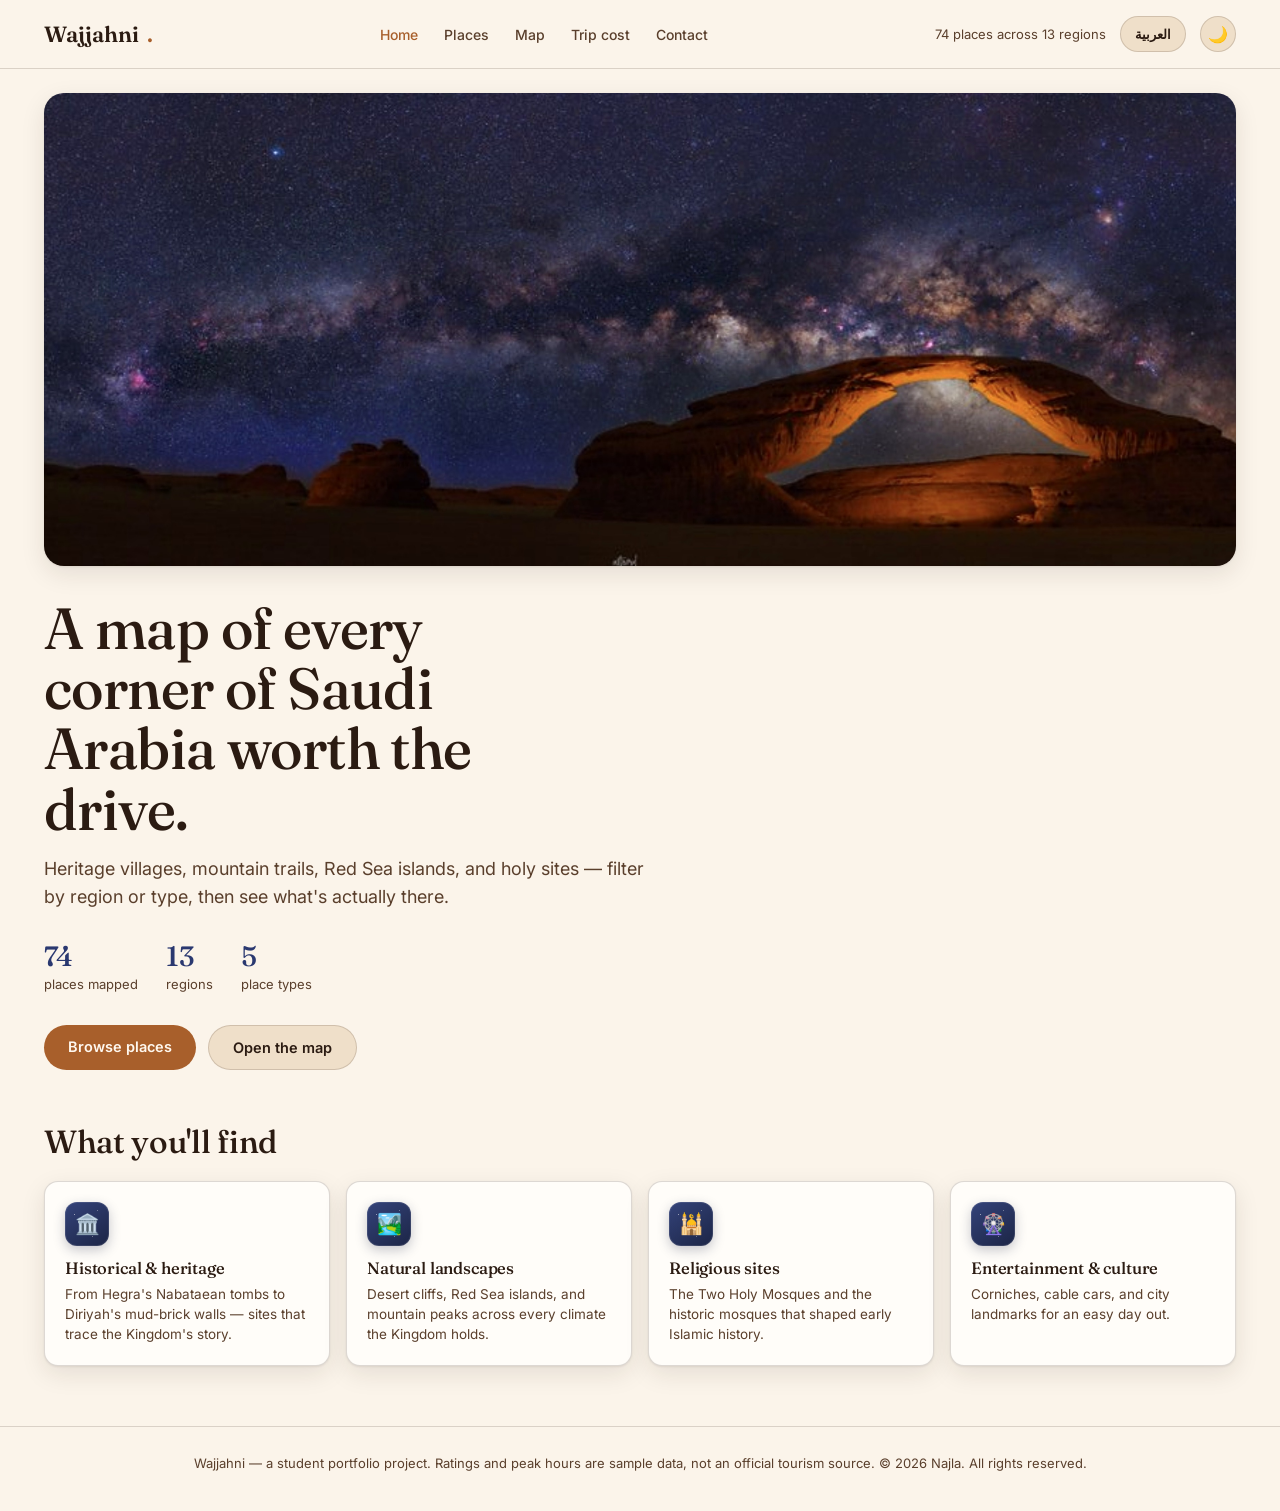
==== commit 7c89cb9a: "Arabic digits, Amiri font, navy accents, and masculine Arabic text" ====
--- a/index.html
+++ b/index.html
@@ -49,22 +49,22 @@
   <h2 class="display" data-i18n="highlights.title">What you'll find</h2>
   <div class="highlight-grid">
     <div class="highlight-card">
-      <div class="hc-icon" style="background:#B5502A22;color:#B5502A">🏛️</div>
+      <div class="hc-icon">🏛️</div>
       <h3 data-i18n="hl.historical.t">Historical &amp; heritage</h3>
       <p data-i18n="hl.historical.d">From Hegra's Nabataean tombs to Diriyah's mud-brick walls — sites that trace the Kingdom's story.</p>
     </div>
     <div class="highlight-card">
-      <div class="hc-icon" style="background:#1F6F7822;color:#1F6F78">🏞️</div>
+      <div class="hc-icon">🏞️</div>
       <h3 data-i18n="hl.natural.t">Natural landscapes</h3>
       <p data-i18n="hl.natural.d">Desert cliffs, Red Sea islands, and mountain peaks across every climate the Kingdom holds.</p>
     </div>
     <div class="highlight-card">
-      <div class="hc-icon" style="background:#C99A3C22;color:#C99A3C">🕌</div>
+      <div class="hc-icon">🕌</div>
       <h3 data-i18n="hl.religious.t">Religious sites</h3>
       <p data-i18n="hl.religious.d">The Two Holy Mosques and the historic mosques that shaped early Islamic history.</p>
     </div>
     <div class="highlight-card">
-      <div class="hc-icon" style="background:#8A5FB522;color:#8A5FB5">🎡</div>
+      <div class="hc-icon">🎡</div>
       <h3 data-i18n="hl.entertainment.t">Entertainment &amp; culture</h3>
       <p data-i18n="hl.entertainment.d">Corniches, cable cars, and city landmarks for an easy day out.</p>
     </div>
--- a/styles.css
+++ b/styles.css
@@ -1,3 +1,16 @@
+/* Amiri (classic Naskh) for Arabic letters only (unicode-range), enlarged 18% so it matches the Latin fonts' size.
+   Font files from Google Fonts (SIL Open Font License). */
+@font-face {
+  font-family: 'Amiri Arabic'; font-style: normal; font-weight: 400; font-display: swap; size-adjust: 118%;
+  src: url(https://fonts.gstatic.com/s/amiri/v30/J7aRnpd8CGxBHpUrtLMS7JNKIjk.woff2) format('woff2');
+  unicode-range: U+0600-06FF, U+0750-077F, U+0870-08FF, U+200C-200E, U+FB50-FDFF, U+FE70-FEFC;
+}
+@font-face {
+  font-family: 'Amiri Arabic'; font-style: normal; font-weight: 700; font-display: swap; size-adjust: 118%;
+  src: url(https://fonts.gstatic.com/s/amiri/v30/J7acnpd8CGxBHp2VkaY6zp5gGDAbnCA.woff2) format('woff2');
+  unicode-range: U+0600-06FF, U+0750-077F, U+0870-08FF, U+200C-200E, U+FB50-FDFF, U+FE70-FEFC;
+}
+
 
   :root {
     box-sizing: border-box;
@@ -25,6 +38,23 @@
     --border: var(--line);
     --shadow: 0 1px 2px rgba(43,27,18,0.08), 0 8px 24px rgba(43,27,18,0.10);
     --header-bg: rgba(251,244,234,0.88);
+
+    /* Navy "night sky", taken from the home photo. Orange = main actions, navy = decoration and info. */
+    --navy-text: #2A3870;
+    --sky:
+      radial-gradient(1px 1px at 22% 28%, rgba(255,255,255,.9), transparent 60%),
+      radial-gradient(1px 1px at 74% 20%, rgba(255,255,255,.7), transparent 60%),
+      radial-gradient(1.2px 1.2px at 62% 78%, rgba(255,255,255,.6), transparent 60%),
+      linear-gradient(145deg, #34437A 0%, #1C2546 100%);
+    --sky-large:
+      radial-gradient(1px 1px at 12% 22%, rgba(255,255,255,.9), transparent 60%),
+      radial-gradient(1px 1px at 34% 62%, rgba(255,255,255,.6), transparent 60%),
+      radial-gradient(1.4px 1.4px at 58% 18%, rgba(255,255,255,.85), transparent 60%),
+      radial-gradient(1px 1px at 81% 44%, rgba(255,255,255,.7), transparent 60%),
+      radial-gradient(1px 1px at 90% 80%, rgba(255,255,255,.5), transparent 60%),
+      radial-gradient(1.2px 1.2px at 24% 86%, rgba(255,255,255,.6), transparent 60%),
+      radial-gradient(1px 1px at 68% 70%, rgba(255,255,255,.5), transparent 60%),
+      linear-gradient(160deg, #34437A 0%, #1C2546 70%, #151B33 100%);
   }
 
   @media (prefers-color-scheme: dark) {
@@ -40,6 +70,7 @@
       --border: rgba(242,228,211,0.14);
       --shadow: 0 1px 2px rgba(0,0,0,0.35), 0 12px 32px rgba(0,0,0,0.5);
       --header-bg: rgba(27,18,12,0.85);
+      --navy-text: #A9B8F0;
     }
   }
   :root[data-theme="dark"] {
@@ -54,6 +85,7 @@
     --border: rgba(242,228,211,0.14);
     --shadow: 0 1px 2px rgba(0,0,0,0.35), 0 12px 32px rgba(0,0,0,0.5);
     --header-bg: rgba(27,18,12,0.85);
+    --navy-text: #A9B8F0;
   }
 
   * { box-sizing: border-box; }
@@ -62,11 +94,11 @@
     margin: 0;
     background: var(--bg);
     color: var(--text);
-    font-family: 'Inter', -apple-system, BlinkMacSystemFont, sans-serif;
+    font-family: 'Inter', 'Amiri Arabic', -apple-system, BlinkMacSystemFont, sans-serif;
     -webkit-font-smoothing: antialiased;
   }
   h1, h2, h3, .display {
-    font-family: 'Fraunces', Georgia, serif;
+    font-family: 'Fraunces', 'Amiri Arabic', Georgia, serif;
     font-weight: 500;
     letter-spacing: -0.01em;
     margin: 0;
@@ -97,7 +129,7 @@
     display: flex;
     align-items: baseline;
     gap: 8px;
-    font-family: 'Fraunces', serif;
+    font-family: 'Fraunces', 'Amiri Arabic', serif;
     font-size: 22px;
     font-weight: 600;
   }
@@ -190,7 +222,13 @@
   .lang-toggle:hover { border-color: var(--accent); }
 
   /* ---------- RTL support ---------- */
-  html[dir="rtl"] body { font-family: 'Tahoma', 'Segoe UI', 'Inter', sans-serif; }
+  /* Fonts: English uses Fraunces (headings) + Inter (text). Arabic letters aren't in those fonts,
+     so the browser takes them from Amiri, the next font in each list (a classic Naskh font).
+     Amiri looks small next to Latin fonts, so its letters are enlarged by 18% (size-adjust, at the top of this file),
+     and Arabic pages get a bit more line height. */
+  html[dir="rtl"] body { font-family: 'Amiri Arabic', 'Inter', serif; line-height: 1.7; }
+  /* Amiri's tall letters need more room between heading lines */
+  html[dir="rtl"] h1, html[dir="rtl"] h2, html[dir="rtl"] h3, html[dir="rtl"] .display { line-height: 1.45; }
   html[dir="rtl"] .nav-links { flex-direction: row-reverse; }
   html[dir="rtl"] .nav-right { flex-direction: row-reverse; }
   html[dir="rtl"] .nav { flex-direction: row-reverse; }
@@ -230,9 +268,10 @@
   }
   .stat b {
     display: block;
-    font-family: 'Fraunces', serif;
+    font-family: 'Fraunces', 'Amiri Arabic', serif;
     font-size: 28px;
     font-weight: 500;
+    color: var(--navy-text);
   }
   .stat span {
     font-size: 13px;
@@ -290,15 +329,18 @@
     padding: 20px;
     box-shadow: var(--shadow);
   }
+  /* Navy "night sky" icons, to match the home photo (tiny dots = stars) */
   .hc-icon {
     width: 44px; height: 44px;
     border-radius: 12px;
     display: flex; align-items: center; justify-content: center;
     font-size: 20px;
+    background: var(--sky);
+    box-shadow: inset 0 0 0 1px rgba(255,255,255,.10), 0 4px 12px rgba(28,37,70,.25);
     margin-bottom: 12px;
   }
   .highlight-card h3 {
-    font-family: 'Fraunces', serif;
+    font-family: 'Fraunces', 'Amiri Arabic', serif;
     font-size: 16.5px;
     font-weight: 500;
     margin: 0 0 6px;
@@ -385,7 +427,7 @@
     background: transparent;
     outline: none;
     color: var(--text);
-    font-family: 'Inter', sans-serif;
+    font-family: 'Inter', 'Amiri Arabic', sans-serif;
     font-size: 15px;
     width: 100%;
   }
@@ -646,7 +688,7 @@
     border-radius: 8px;
     margin-bottom: 8px;
   }
-  .popup-title { font-family: 'Fraunces', serif; font-size: 16px; margin: 0 0 4px; }
+  .popup-title { font-family: 'Fraunces', 'Amiri Arabic', serif; font-size: 16px; margin: 0 0 4px; }
   .popup-meta { font-size: 12.5px; color: var(--text-muted); margin-bottom: 6px; }
   .popup-desc { font-size: 13px; line-height: 1.45; }
 
@@ -702,7 +744,7 @@
     cursor: pointer;
     font-size: 13px;
   }
-  .peak-title { font-family: 'Fraunces', serif; font-size: 20px; margin: 0 0 4px; padding-right: 30px; }
+  .peak-title { font-family: 'Fraunces', 'Amiri Arabic', serif; font-size: 20px; margin: 0 0 4px; padding-right: 30px; }
   .peak-sub { font-size: 12.5px; color: var(--text-muted); margin: 0 0 20px; }
   .peak-chart {
     display: flex;
@@ -768,8 +810,8 @@
   place-items: center;
   align-content: center;
   gap: 4px;
-  background: linear-gradient(135deg, color-mix(in srgb, var(--tc) 32%, var(--bg-raised)), color-mix(in srgb, var(--tc) 10%, var(--bg-raised)));
-  color: var(--text-muted);
+  background: var(--sky-large);
+  color: rgba(255,255,255,.75);
   text-align: center;
 }
 .img-placeholder span { font-size: 34px; line-height: 1; }
@@ -875,7 +917,7 @@
 .plan-steps li > span {
   flex: none; width: 30px; height: 30px; border-radius: 50%;
   display: grid; place-items: center; font-weight: 700; font-size: 14px;
-  background: var(--accent); color: #FFF8EF;
+  background: var(--sky); color: #fff; box-shadow: inset 0 0 0 1px rgba(255,255,255,.12);
 }
 .plan-steps b { display: block; font-size: 15px; }
 .plan-steps small { color: var(--text-muted); font-size: 13px; }
@@ -919,8 +961,8 @@
 
 .plan-result { position: sticky; top: 90px; }
 .res-label { font-size: 13px; font-weight: 600; color: var(--text-muted); text-transform: uppercase; letter-spacing: .04em; }
-.res-total { font-family: 'Fraunces', Georgia, serif; font-size: clamp(36px, 5vw, 48px); font-weight: 600; color: var(--accent-strong); line-height: 1.15; margin-top: 4px; }
-.res-total small { font-size: 18px; font-family: 'Inter', sans-serif; color: var(--text-muted); }
+.res-total { font-family: 'Fraunces', 'Amiri Arabic', Georgia, serif; font-size: clamp(36px, 5vw, 48px); font-weight: 600; color: var(--accent-strong); line-height: 1.15; margin-top: 4px; }
+.res-total small { font-size: 18px; font-family: 'Inter', 'Amiri Arabic', sans-serif; color: var(--text-muted); }
 .res-range { font-size: 14px; color: var(--text-muted); margin-top: 4px; }
 .res-pp { font-size: 14px; font-weight: 600; margin-top: 2px; }
 .res-facts { display: flex; flex-direction: column; gap: 4px; font-size: 13px; color: var(--text-muted); margin: 16px 0 0; padding-top: 14px; border-top: 1px solid var(--border); }
@@ -987,7 +1029,7 @@
 .plan-mode { margin-bottom: 20px; }
 .plan-mode button { padding: 14px 16px; }
 .plan-mode b { font-size: 15px; }
-.b-count { font-family: 'Fraunces', Georgia, serif; font-size: 26px; font-weight: 600; color: var(--accent-strong); margin: 4px 0 6px; }
+.b-count { font-family: 'Fraunces', 'Amiri Arabic', Georgia, serif; font-size: 26px; font-weight: 600; color: var(--accent-strong); margin: 4px 0 6px; }
 .b-list { display: flex; flex-direction: column; gap: 8px; max-height: 640px; overflow-y: auto; padding: 2px; }
 .b-item {
   display: flex; align-items: center; gap: 12px; text-align: start; width: 100%;
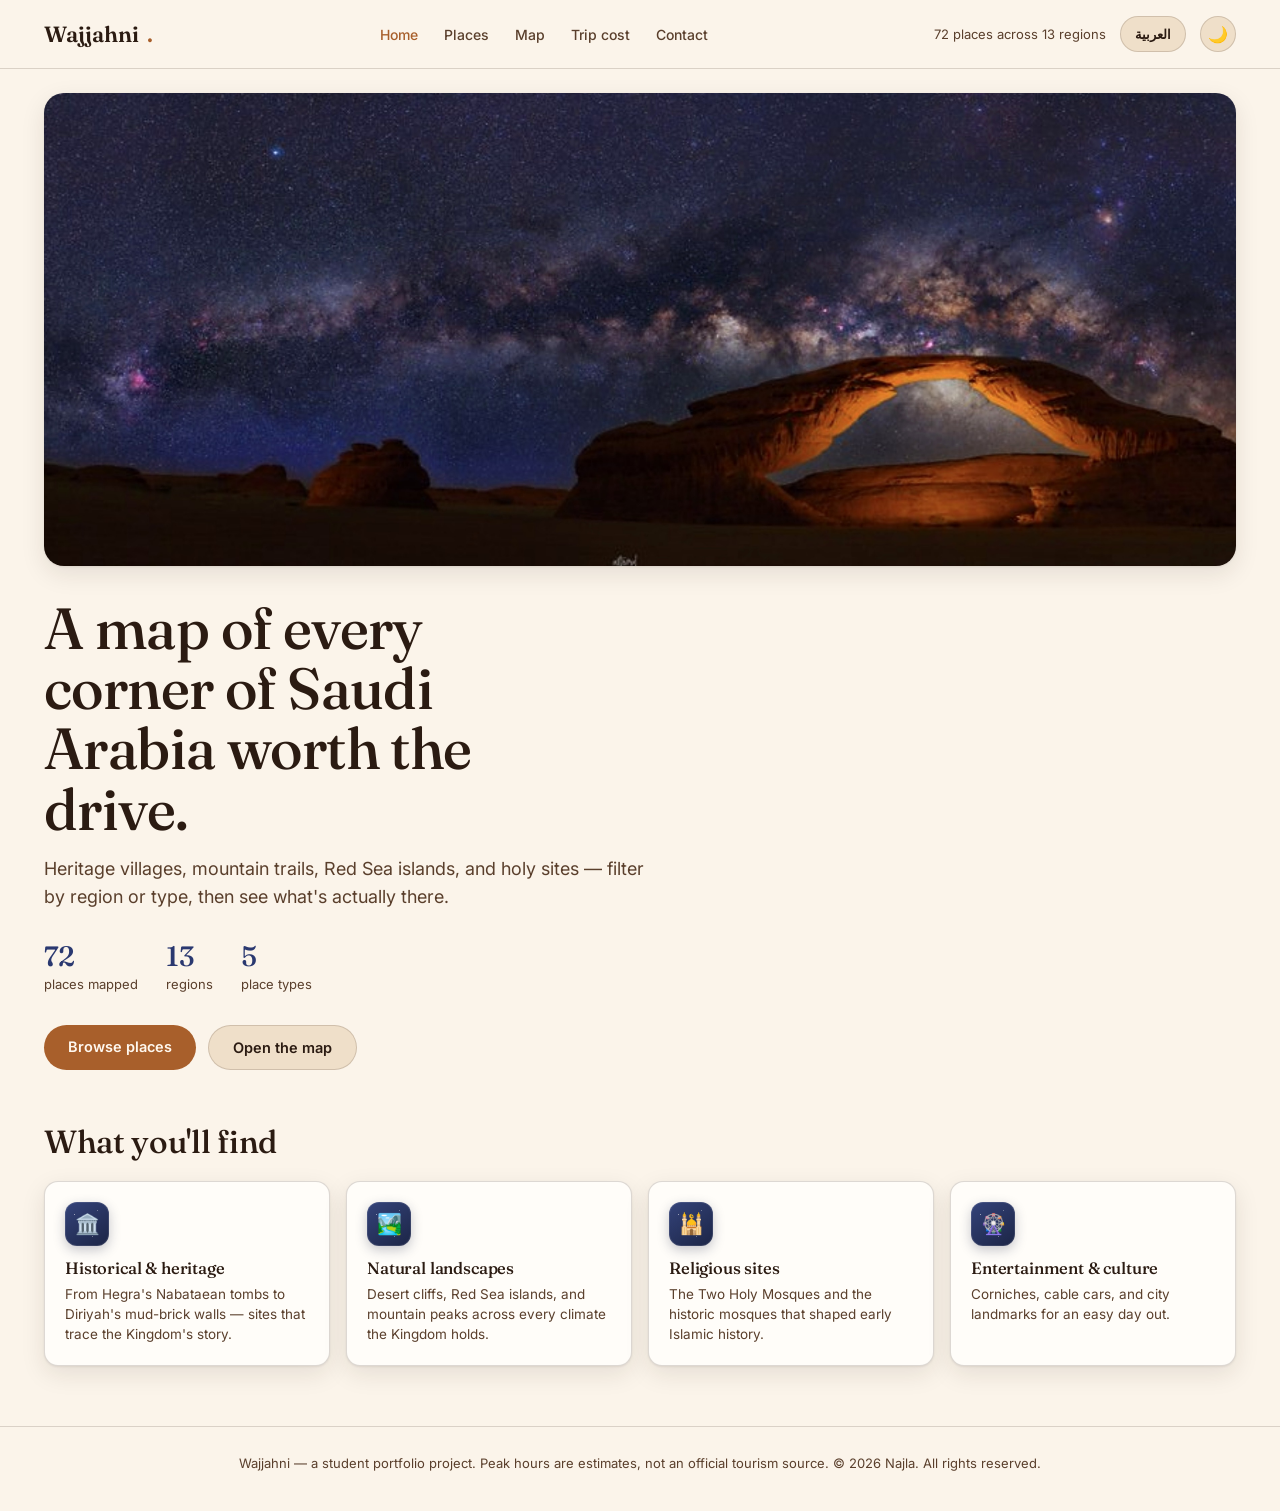
==== commit 2e85beb4: "Correct place data: coordinates, Buraydah Date City, voice search, English changelog - Fix the coord" ====
--- a/index.html
+++ b/index.html
@@ -22,7 +22,7 @@
       <a href="contact.html" data-i18n="nav.contact">Contact</a>
     </nav>
     <div class="nav-right">
-      <div class="nav-meta" data-i18n="nav.meta">74 places across 13 regions</div>
+      <div class="nav-meta" data-i18n="nav.meta">72 places across 13 regions</div>
       <button id="langToggle" class="lang-toggle">العربية</button>
       <button id="themeToggle" class="theme-toggle" aria-label="Toggle light/dark mode">🌙</button>
       <button id="navToggle" class="nav-toggle" aria-label="Open menu">☰</button>
@@ -35,7 +35,7 @@
   <h1 class="display" data-i18n="hero.title">A map of every corner of Saudi Arabia worth the drive.</h1>
   <p class="lede" data-i18n="hero.lede">Heritage villages, mountain trails, Red Sea islands, and holy sites — filter by region or type, then see what's actually there.</p>
   <div class="stat-row">
-    <div class="stat"><b>74</b><span data-i18n="stat.places">places mapped</span></div>
+    <div class="stat"><b>72</b><span data-i18n="stat.places">places mapped</span></div>
     <div class="stat"><b>13</b><span data-i18n="stat.regions">regions</span></div>
     <div class="stat"><b>5</b><span data-i18n="stat.types">place types</span></div>
   </div>
@@ -71,7 +71,7 @@
   </div>
 </section>
 
-<footer data-i18n="footer.text">Wajjahni — a student portfolio project. Ratings and peak hours are sample data, not an official tourism source. © 2026 Najla. All rights reserved.</footer>
+<footer data-i18n="footer.text">Wajjahni — a student portfolio project. Peak hours are estimates, not an official tourism source. © 2026 Najla. All rights reserved.</footer>
 
 <script src="data.js"></script>
 <script src="app.js"></script>
--- a/styles.css
+++ b/styles.css
@@ -968,6 +968,9 @@
 .res-facts { display: flex; flex-direction: column; gap: 4px; font-size: 13px; color: var(--text-muted); margin: 16px 0 0; padding-top: 14px; border-top: 1px solid var(--border); }
 .res-warn { margin-top: 12px; font-size: 13px; padding: 10px 12px; border-radius: 10px; background: var(--chip-bg); border-inline-start: 3px solid var(--gold-500); }
 .res-breakdown { display: flex; flex-direction: column; gap: 12px; margin-top: 18px; }
+.res-ticket { margin-top: 14px; font-size: 13px; color: var(--text-muted); padding: 10px 12px; border-radius: 10px; background: var(--chip-bg); }
+.res-ticket b { color: var(--text); }
+.res-ticket a { color: var(--accent); }
 .res-row-top { display: flex; justify-content: space-between; gap: 10px; font-size: 14px; margin-bottom: 5px; }
 .res-bar { height: 8px; border-radius: 99px; background: var(--chip-bg); overflow: hidden; }
 .res-bar i { display: block; height: 100%; border-radius: 99px; background: var(--accent); transition: width .25s ease; }
@@ -1047,3 +1050,23 @@
 .b-cost em.over { color: #C0392B; }
 .b-open { flex: none; font-size: 12px; font-weight: 600; color: var(--accent-strong); }
 @media (max-width: 480px) { .b-open { display: none; } }
+
+/* Search: "Did you mean" suggestions */
+.empty-suggest { display: flex; flex-wrap: wrap; gap: 8px; align-items: center; justify-content: center; margin: 0 0 18px; }
+.empty-suggest span { font-size: 14px; color: var(--text-muted); }
+.empty-hint { margin: -8px 0 16px; font-size: 13px; color: var(--text-muted); }
+
+/* ---- Accessibility: read out loud (🔊) and voice search (🎤) ---- */
+.listen-btn { white-space: nowrap; }
+.leaflet-popup-content .listen-btn { margin-top: 8px; display: inline-block; }
+.nearby-box .listen-btn { margin: 4px 0 6px; }
+.mic-btn {
+  flex: none; border: 1px solid var(--border); background: var(--chip-bg); color: var(--text);
+  border-radius: 999px; padding: 6px 12px; font: inherit; font-size: 13px; font-weight: 600;
+  cursor: pointer; white-space: nowrap;
+}
+.mic-btn:hover { border-color: var(--accent); }
+.mic-btn.listening { background: #C0392B; border-color: #C0392B; color: #fff; animation: mic-pulse 1.2s ease-in-out infinite; }
+@keyframes mic-pulse { 0%, 100% { box-shadow: 0 0 0 0 rgba(192,57,43,.45); } 50% { box-shadow: 0 0 0 8px rgba(192,57,43,0); } }
+.mic-status { font-size: 13px; color: var(--accent-strong); min-height: 18px; margin-top: 4px; }
+.mic-status:empty { display: none; }
